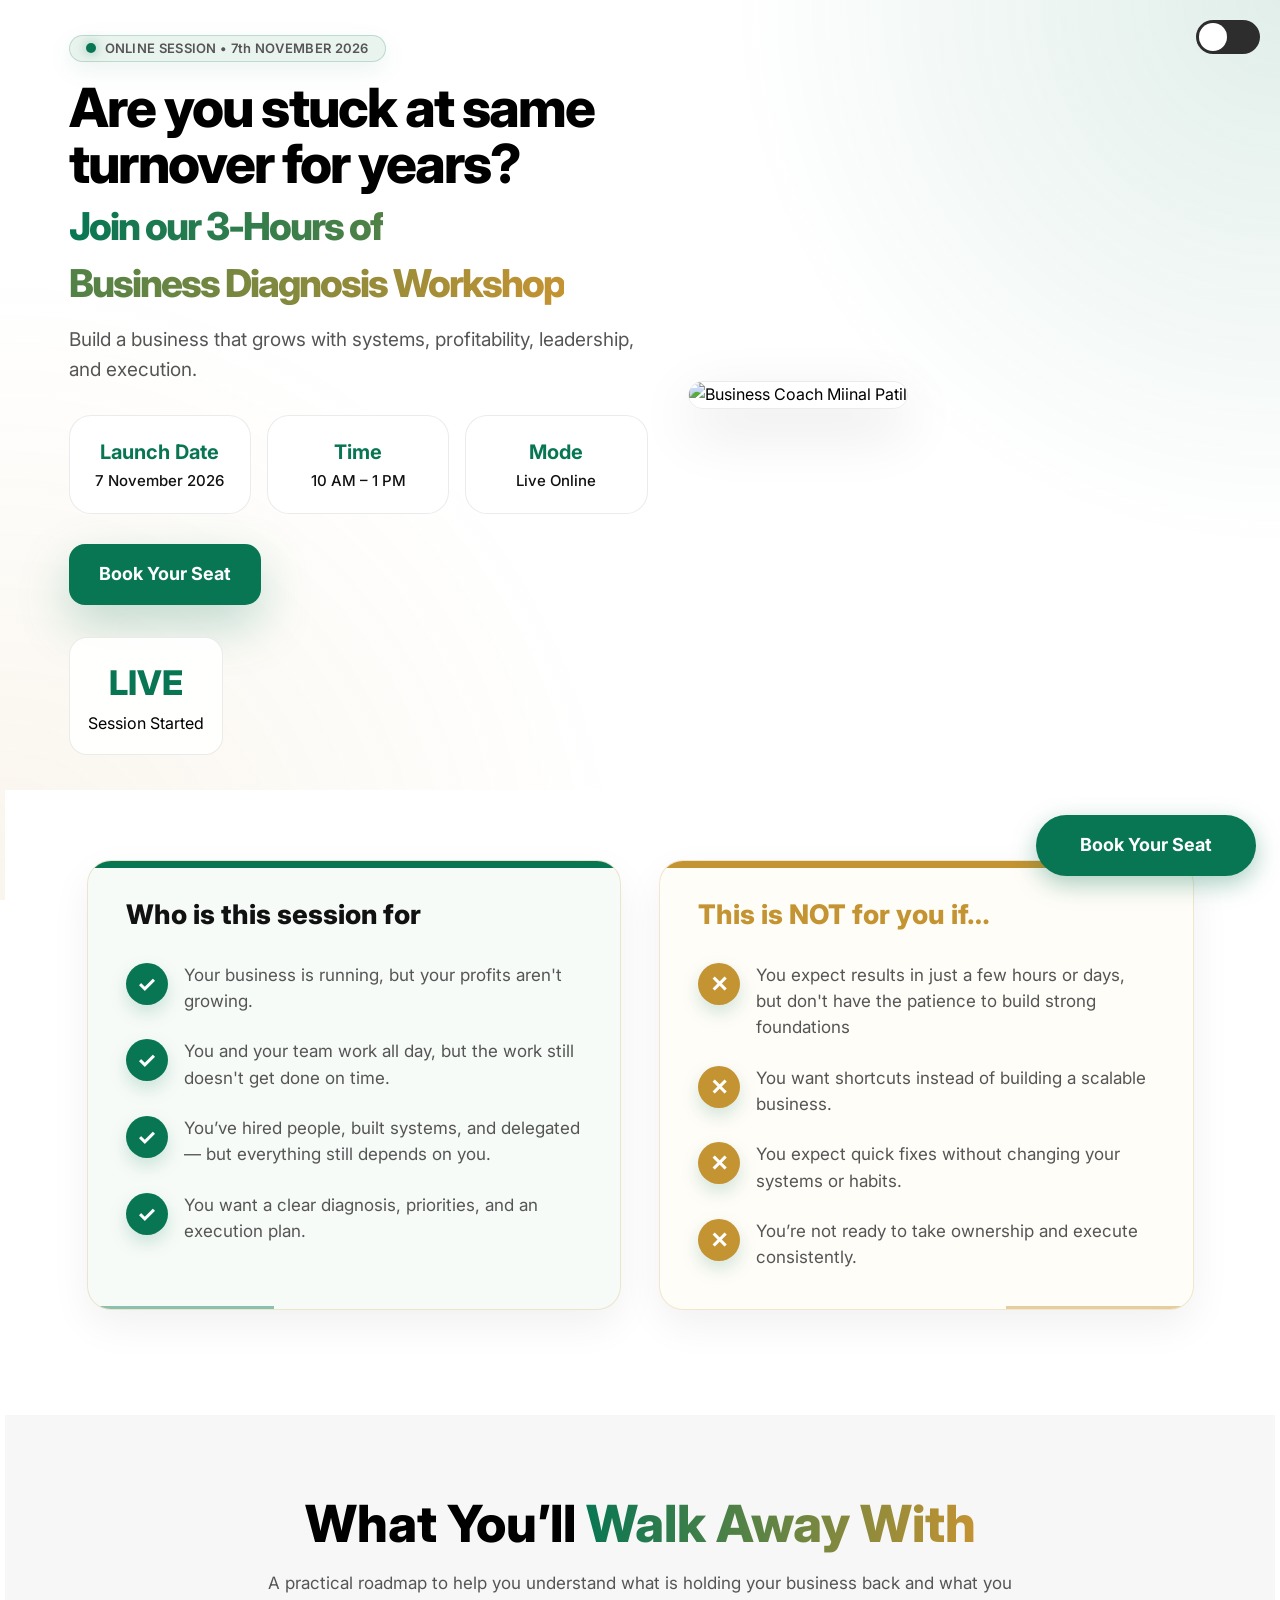
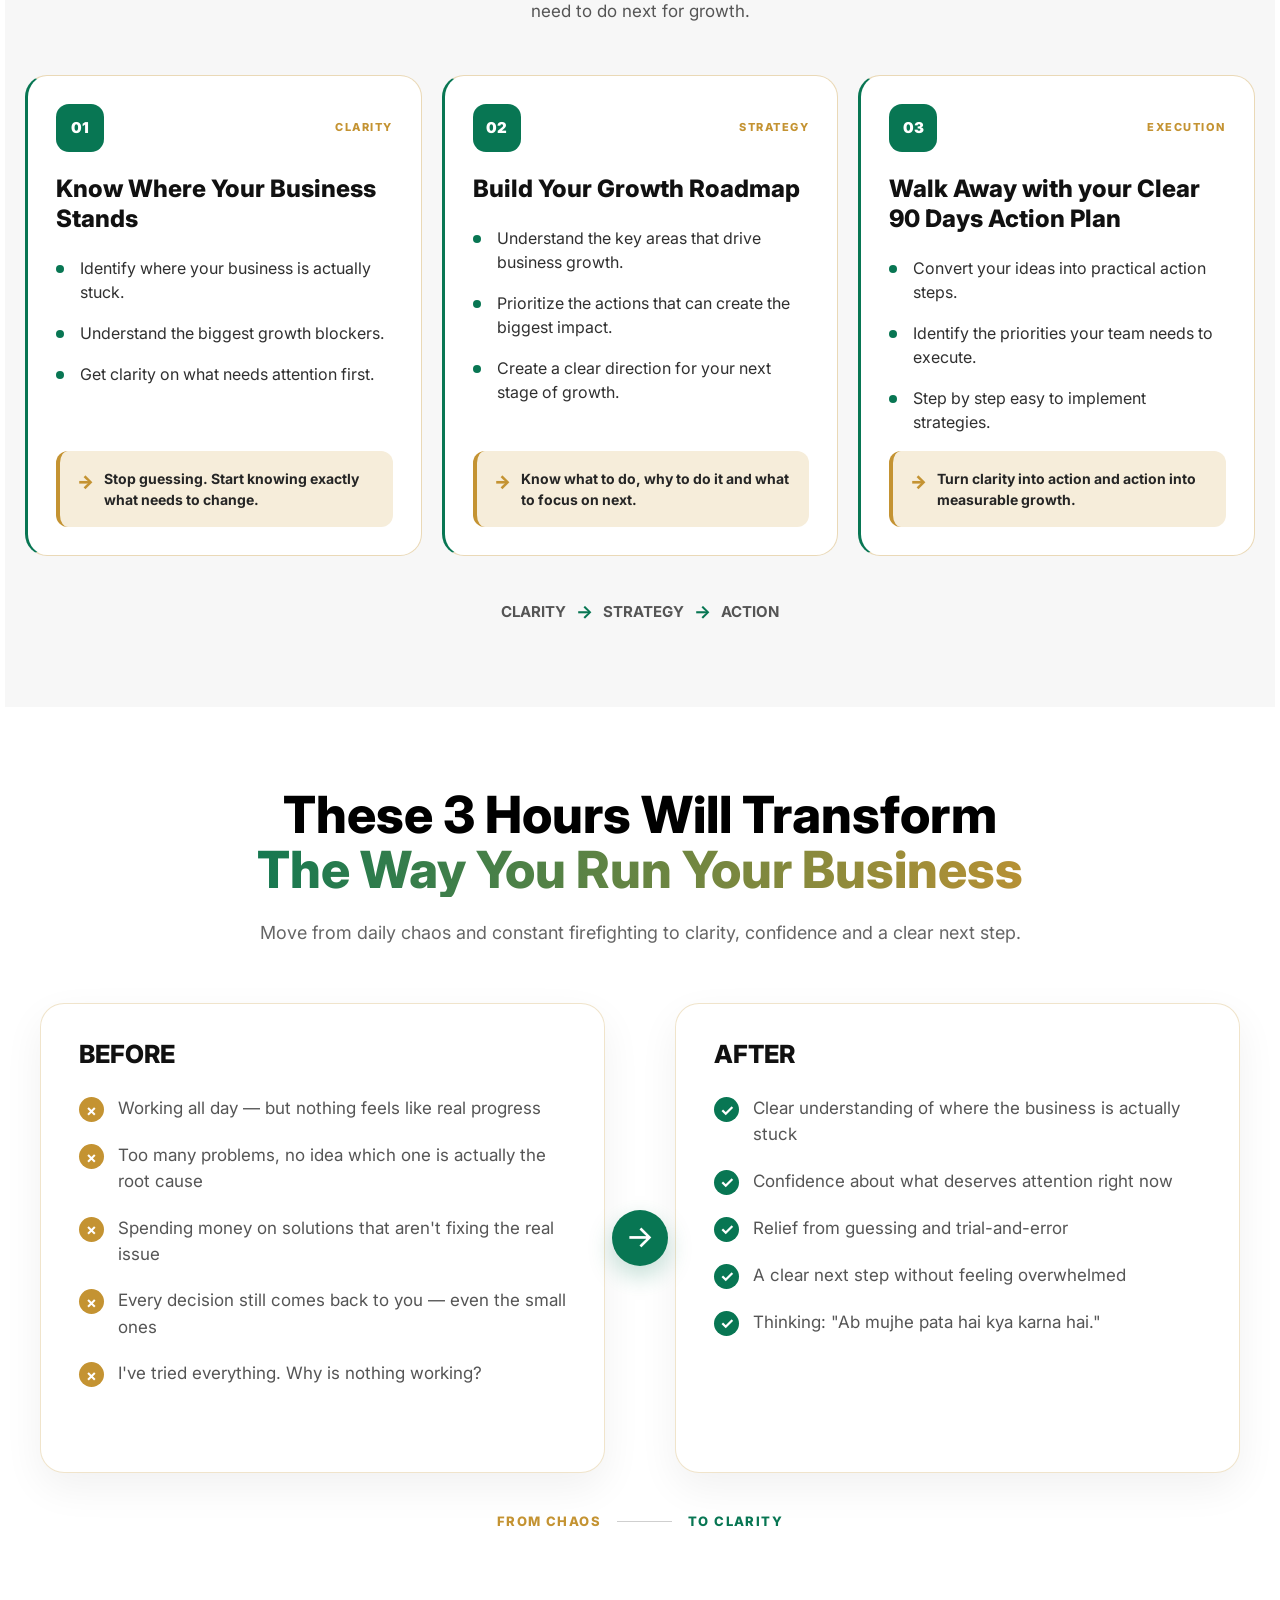
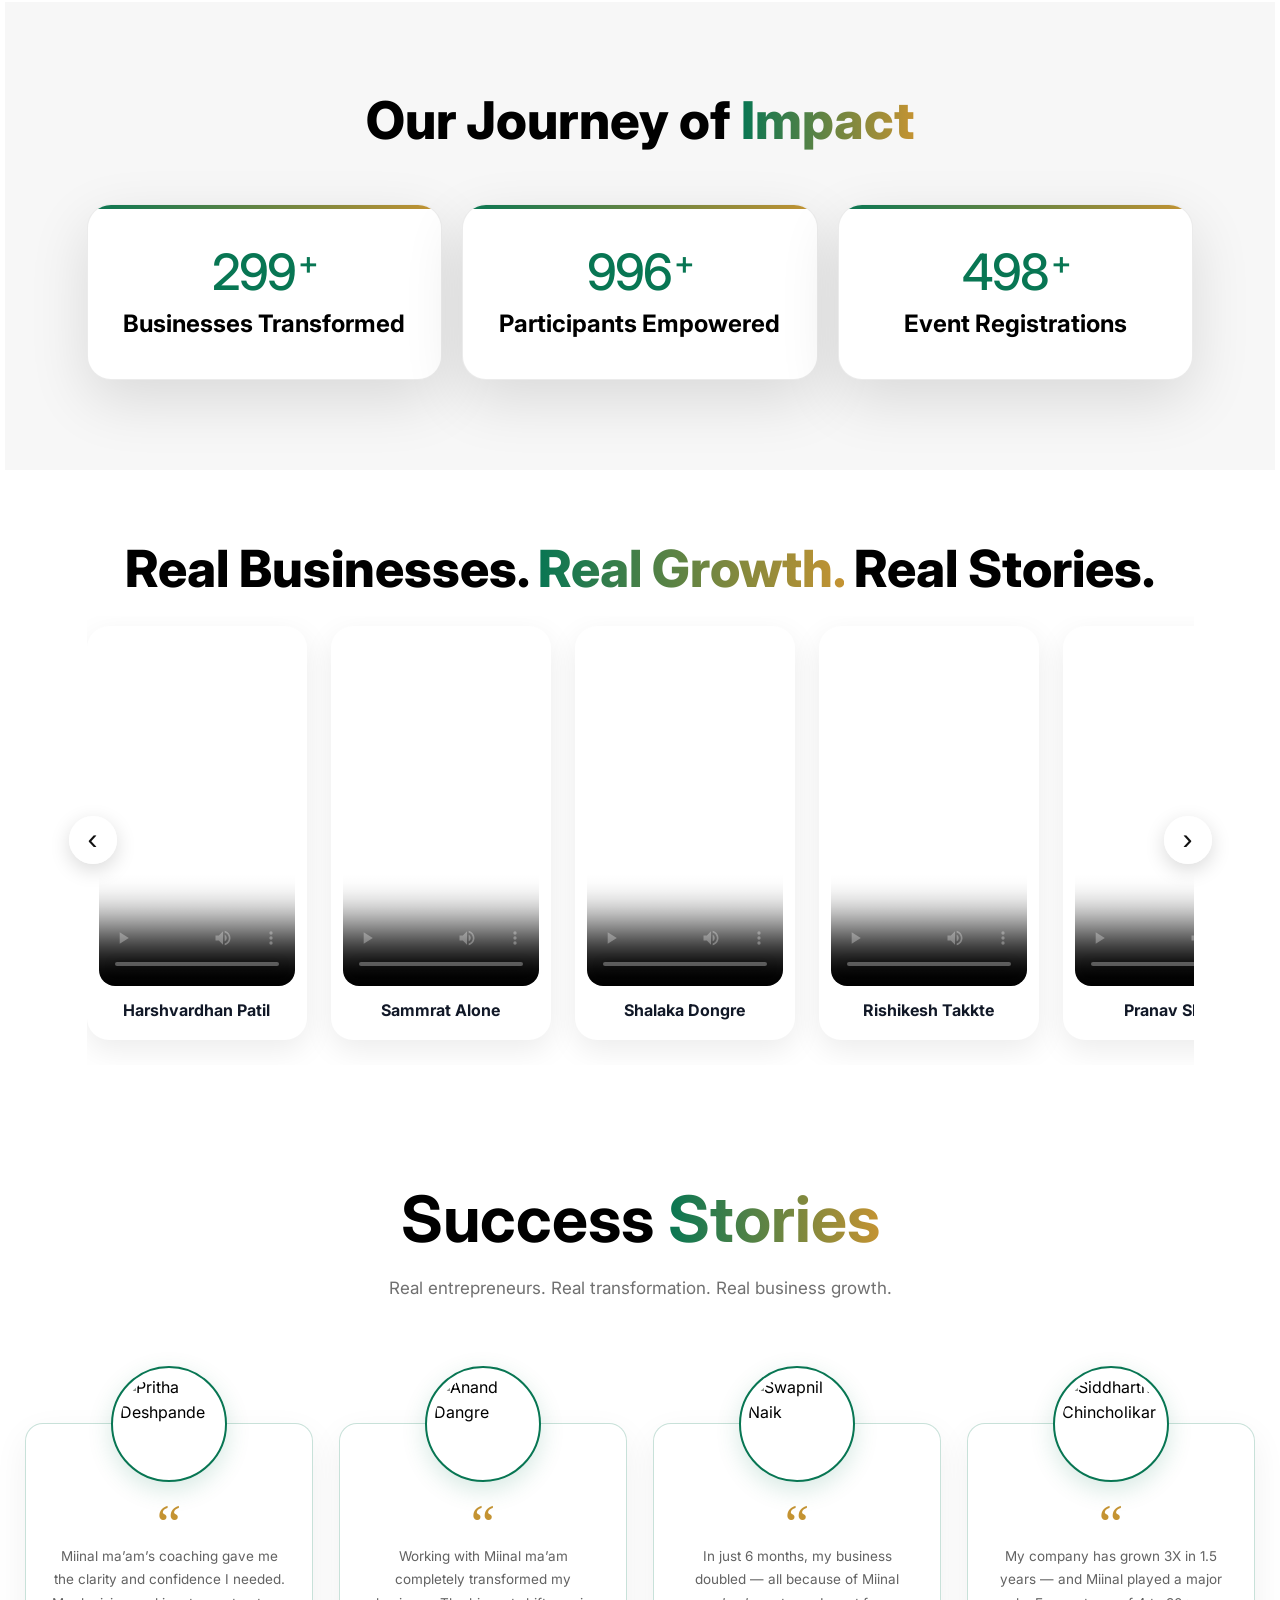
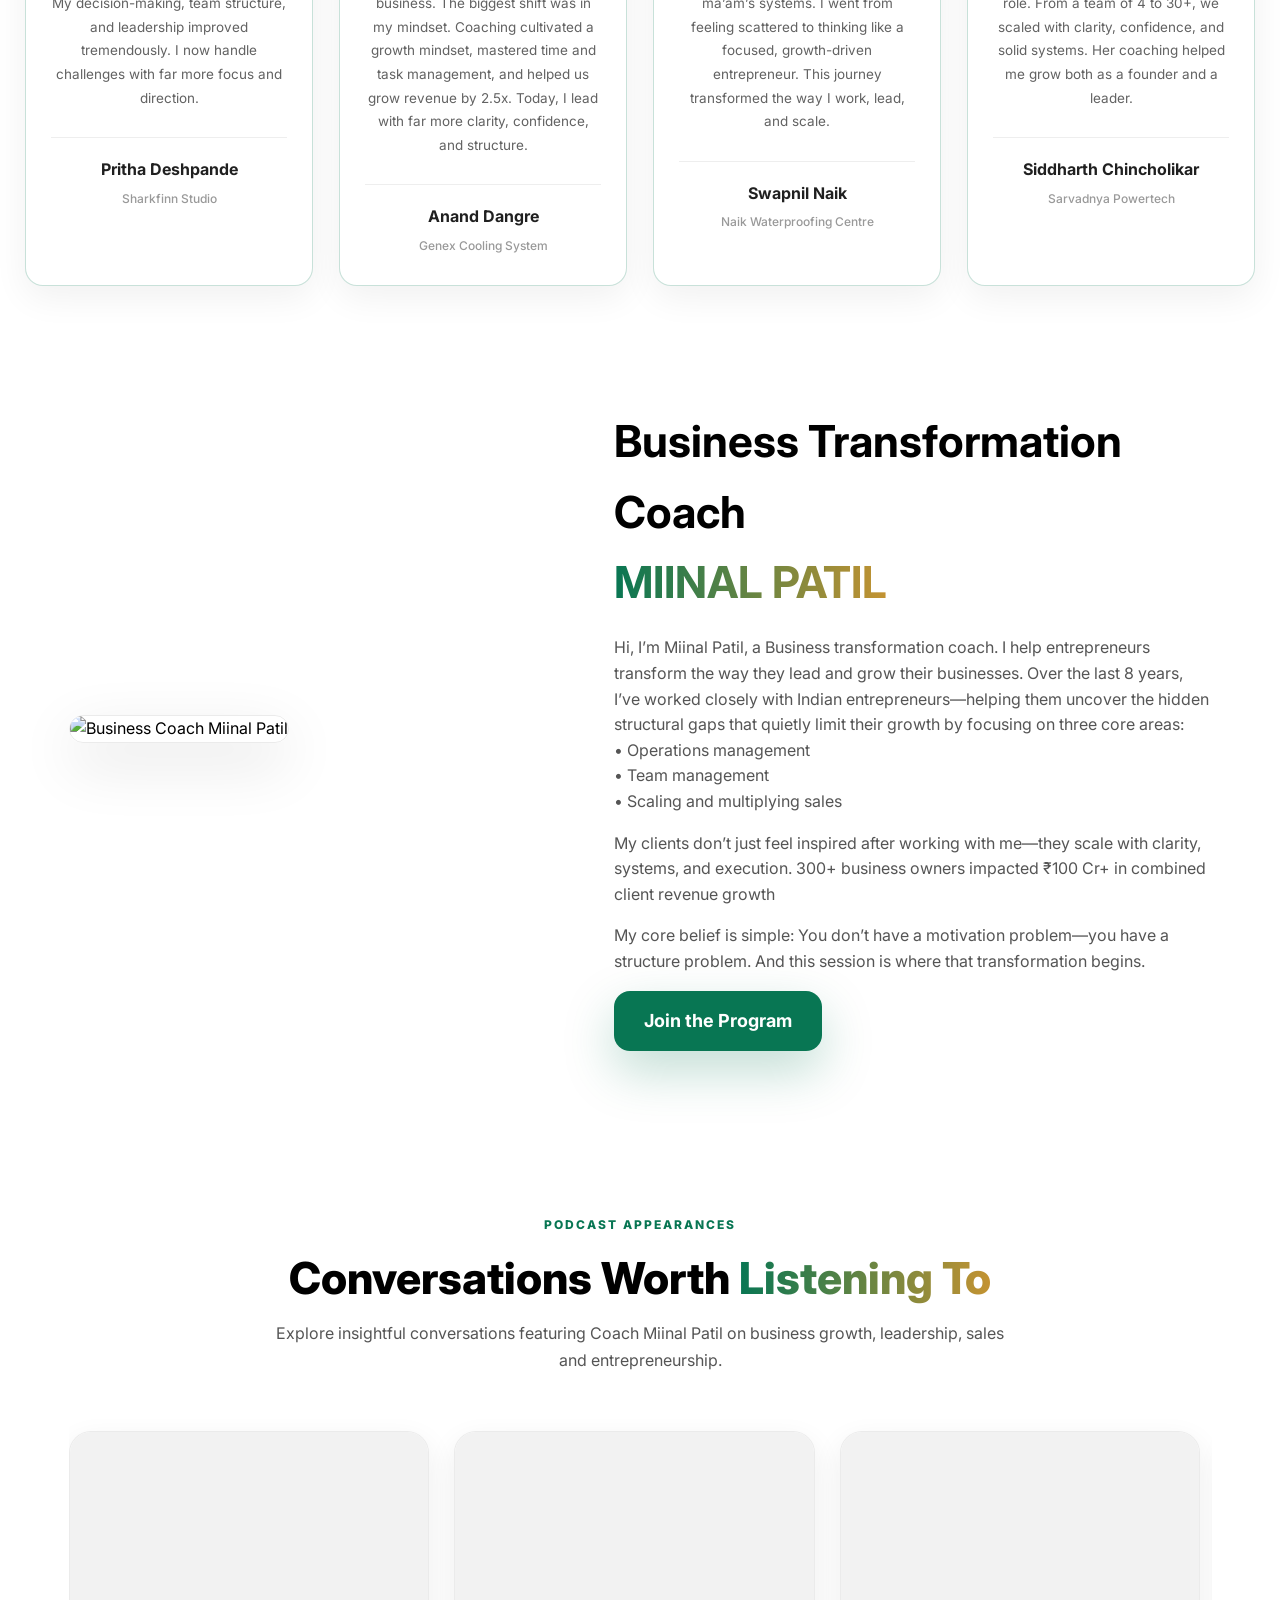
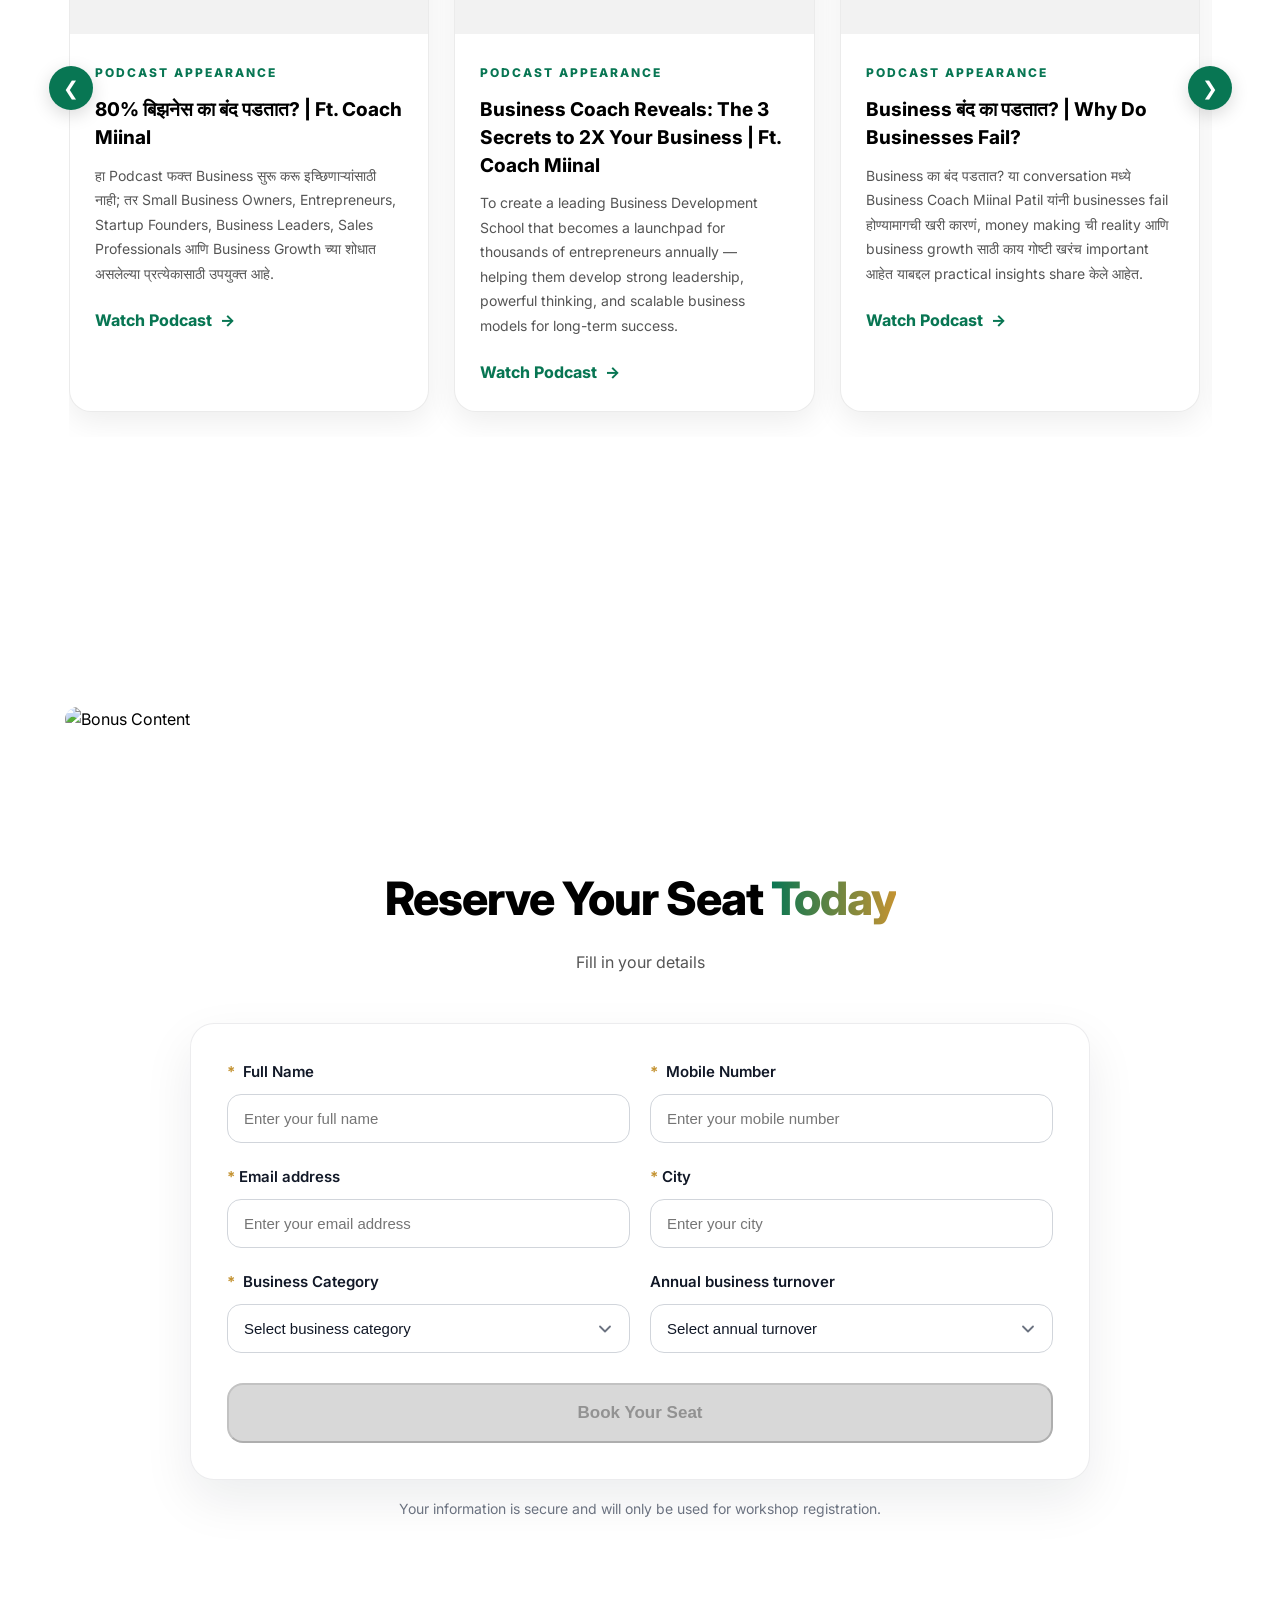
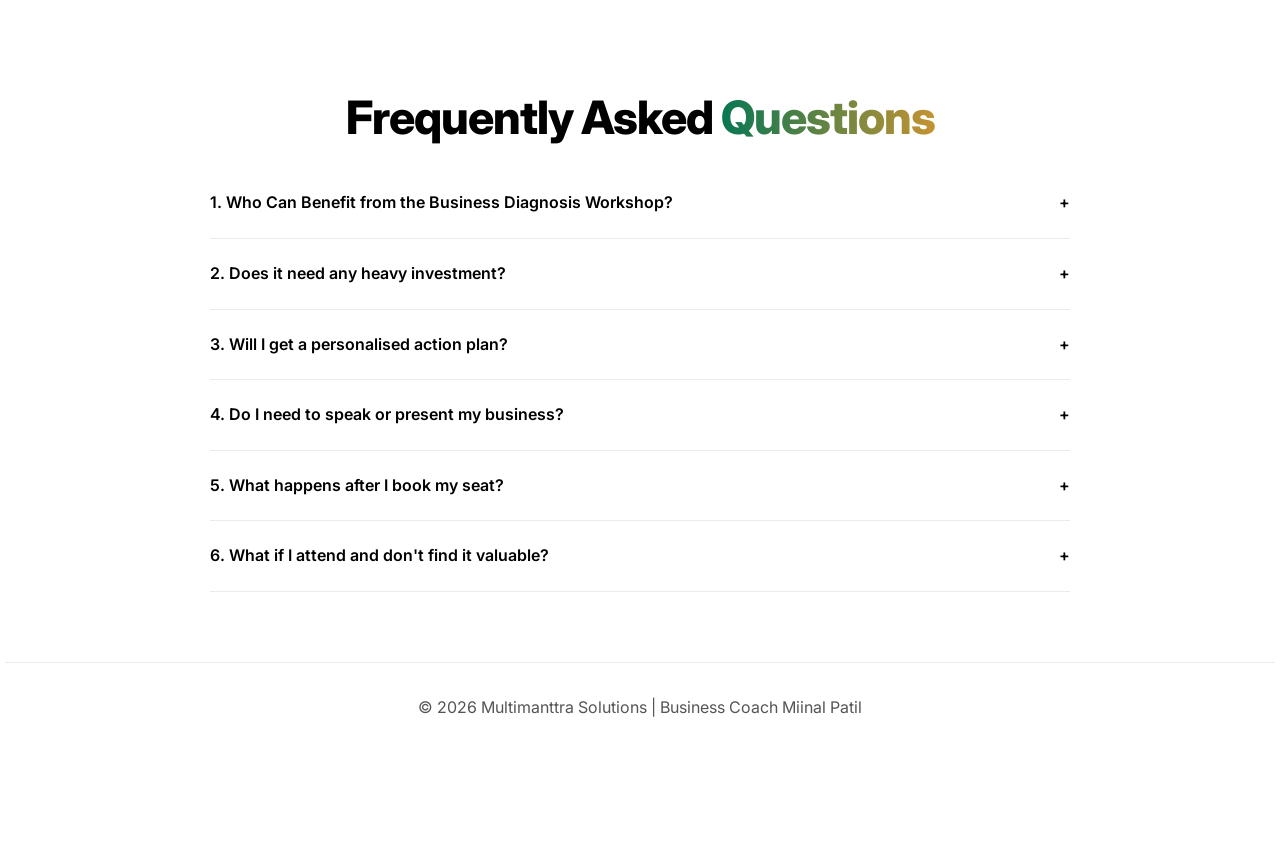
==== business-diagnosis.html @ a3cbf8c2 "Add files via upload" ====
<!DOCTYPE html>
<html lang="en">
<head>
  <meta charset="UTF-8" />

  <meta
    name="viewport"
    content="width=device-width, initial-scale=1.0"
  />

  <title>Business Diagnosis | Multimanttra Solutions</title>

  <!-- SEO Meta Tags -->
  <meta
    name="description"
    content="Join the Business Diagnosis Workshop with Business Transformation Coach Miinal Patil. Build stronger systems, improve profitability, strengthen leadership and create a clear roadmap for business growth."
  />

  <meta
    name="keywords"
    content="Business Diagnosis, business coaching, business coach India, business growth coaching, business transformation coach, business coaching program, SME business coaching, entrepreneur coaching, business growth strategy, leadership coaching, sales growth, business systems, business execution, Miinal Patil, Multimanttra Solutions"
  />

  <meta name="author" content="Multimanttra Solutions" />

  <!-- Favicon -->
  <link
    rel="icon"
    type="image/png"
    href="favicon.png"
  />

  <!-- Google Fonts -->
  <link rel="preconnect" href="https://fonts.googleapis.com" />
  <link rel="preconnect" href="https://fonts.gstatic.com" crossorigin />

  <link
    href="https://fonts.googleapis.com/css2?family=Inter:wght@300;400;500;600;700;800&display=swap"
    rel="stylesheet"
  />

  <!-- Font Awesome -->
  <link
    rel="stylesheet"
    href="https://cdnjs.cloudflare.com/ajax/libs/font-awesome/6.5.2/css/all.min.css"
  />

  <!-- Main CSS -->
  <link
    rel="stylesheet"
    href="style.css?v=20261103"
  />

  <!-- Meta Pixel Code -->
<script>
  !function(f,b,e,v,n,t,s)
  {if(f.fbq)return;n=f.fbq=function(){n.callMethod?
  n.callMethod.apply(n,arguments):n.queue.push(arguments)};
  if(!f._fbq)f._fbq=n;n.push=n;n.loaded=!0;n.version='2.0';
  n.queue=[];t=b.createElement(e);t.async=!0;
  t.src=v;s=b.getElementsByTagName(e)[0];
  s.parentNode.insertBefore(t,s)}(window, document,'script',
  'https://connect.facebook.net/en_US/fbevents.js');

  fbq('init', '1740938473853578');
  fbq('track', 'PageView');
</script>
  <!-- End Meta Pixel Code -->

  <!-- Main JavaScript -->
  <script
    src="script.js?v=20261103"
    defer
  ></script>

</head>
<body>

  <!-- Theme Toggle -->
  <div class="theme-toggle">
    <input type="checkbox" id="themeSwitch" />
    <label for="themeSwitch" class="switch">
      <span class="slider"></span>
    </label>
  </div>

  <!-- Hero Section -->
  <section class="hero">
    <div class="container hero-wrap">

      <div class="hero-content">

        <div class="badge-button">ONLINE SESSION • 7th NOVEMBER 2026</div>

        <h1>
          Are you stuck at same turnover for years?<br>
          <span class="gradientclass">Join our 3-Hours of <br> Business Diagnosis Workshop</span>
        </h1>

        <p class="sub">
          Build a business that grows with systems,
          profitability, leadership, and execution.
        </p>

        <div class="info">

          <div class="info-card">
            <h3>Launch Date</h3>
            <p>7 November 2026</p>
          </div>

          <div class="info-card">
            <h3>Time</h3>
            <p>10 AM – 1 PM</p>
          </div>

          <div class="info-card">
            <h3>Mode</h3>
            <p>Live Online</p>
          </div>

        </div>

        <a
          href="#register"
          target="_blank"
          class="btn"
        >
          Book Your Seat
        </a>

        <div class="countdown" id="countdown">

          <div class="time">
            <span id="days">00</span>
            Days
          </div>

          <div class="time">
            <span id="hours">00</span>
            Hours
          </div>

          <div class="time">
            <span id="minutes">00</span>
            Minutes
          </div>

          <div class="time">
            <span id="seconds">00</span>
            Seconds
          </div>

        </div>

      </div>

      <div class="hero-image">
        <img src="images/miinal-patil.png" alt="Business Coach Miinal Patil" />
      </div>

    </div>
  </section>

<!--
  <a href="https://wa.me/919657533373?text=Hi%20Coach%20Miinal,%20I%20want%20to%20know%20more%20about%20the%202X%20Growth%20Mastery%20Program."
   class="whatsapp-float"
   target="_blank"
   aria-label="Chat on WhatsApp">
  <svg xmlns="http://www.w3.org/2000/svg" width="32" height="32" viewBox="0 0 24 24" fill="white">
    <path d="M20.52 3.48A11.8 11.8 0 0 0 12.03 0C5.4 0 .03 5.37.03 12c0 2.12.55 4.18 1.6 6L0 24l6.19-1.62A11.95 11.95 0 0 0 12.03 24C18.66 24 24.03 18.63 24.03 12c0-3.2-1.25-6.2-3.5-8.52ZM12.03 21.8c-1.82 0-3.6-.49-5.15-1.42l-.37-.22-3.68.96.98-3.58-.24-.37A9.72 9.72 0 0 1 2.23 12c0-5.4 4.4-9.8 9.8-9.8s9.8 4.4 9.8 9.8-4.4 9.8-9.8 9.8Zm5.38-7.34c-.3-.15-1.77-.87-2.04-.97-.27-.1-.47-.15-.67.15-.2.3-.77.97-.94 1.17-.17.2-.35.22-.65.07-.3-.15-1.26-.46-2.4-1.47-.89-.79-1.49-1.77-1.67-2.07-.17-.3-.02-.46.13-.61.13-.13.3-.35.45-.52.15-.17.2-.3.3-.5.1-.2.05-.37-.02-.52-.07-.15-.67-1.62-.92-2.22-.24-.58-.49-.5-.67-.5h-.57c-.2 0-.52.07-.79.37-.27.3-1.04 1.02-1.04 2.5s1.07 2.9 1.22 3.1c.15.2 2.1 3.2 5.1 4.48.71.31 1.27.49 1.7.63.72.23 1.37.2 1.88.12.57-.09 1.77-.72 2.02-1.42.25-.69.25-1.29.17-1.42-.08-.13-.28-.2-.58-.35Z"/>
  </svg>
</a>
-->
  <section class="fit-section">
  <div class="container">

    <div class="cards">

      <div class="card green">
  
        <h3 style="color: green;">Who is this session for</h3>

        <div class="card-green-item">
          <div class="card-green-icon">✓</div>
          <p>Your business is running, but your profits aren't growing.</p>
        </div>

        <div class="card-green-item">
          <div class="card-green-icon">✓</div>
          <p>You and your team work all day, but the work still doesn't get done on time.</p>
        </div>

        <div class="card-green-item">
          <div class="card-green-icon">✓</div>
          <p>You’ve hired people, built systems, and delegated — but everything still depends on you.</p>
        </div>

        <div class="card-green-item">
          <div class="card-green-icon">✓</div>
          <p>You want a clear diagnosis, priorities, and an execution plan.</p>
        </div>
      </div>

      <div class="card red">
        <h3>This is NOT for you if…</h3>

        <div class="card-red-item">
          <div class="card-red-icon">✕</div>
          <p>You expect results in just a few hours or days, but don't have the patience to build strong foundations</p>
        </div>

        <div class="card-red-item">
          <div class="card-red-icon">✕</div>
          <p>You want shortcuts instead of building a scalable business.</p>
        </div>

        <div class="card-red-item">
          <div class="card-red-icon">✕</div>
          <p>You expect quick fixes without changing your systems or habits.</p>
        </div>

        <div class="card-red-item">
          <div class="card-red-icon">✕</div>
          <p>You’re not ready to take ownership and execute consistently.</p>
        </div>
      </div>

    </div>

   

  </div>
</section>

<!-- =========================================================
     WHAT YOU'LL WALK AWAY WITH
========================================================= -->

<section class="growth-takeaways-section">

  <div class="growth-container">

    <!-- HEADER -->
    <div class="growth-section-header">

      <h2>
        What You’ll 
        <span class="gradient">Walk Away With</span>
      </h2>

      <p>
        A practical roadmap to help you understand what is holding
        your business back and what you need to do next for growth.
      </p>

    </div>


    <!-- CARDS -->
    <div class="growth-cards">

      <!-- CARD 1 -->
      <div class="growth-card">

        <div class="growth-card-top">

          <div class="growth-number">
            01
          </div>

          <div class="growth-label">
            CLARITY
          </div>

        </div>

        <h3>
          Know Where Your Business Stands
        </h3>

        <ul>
          <li>
            Identify where your business is actually stuck.
          </li>

          <li>
            Understand the biggest growth blockers.
          </li>

          <li>
            Get clarity on what needs attention first.
          </li>
        </ul>

        <div class="growth-insight">

          <span>→</span>

          <p>
            Stop guessing. Start knowing exactly what needs to change.
          </p>

        </div>

      </div>


      <!-- CARD 2 -->
      <div class="growth-card">

        <div class="growth-card-top">

          <div class="growth-number">
            02
          </div>

          <div class="growth-label">
            STRATEGY
          </div>

        </div>

        <h3>
          Build Your Growth Roadmap
        </h3>

        <ul>
          <li>
            Understand the key areas that drive business growth.
          </li>

          <li>
            Prioritize the actions that can create the biggest impact.
          </li>

          <li>
            Create a clear direction for your next stage of growth.
          </li>
        </ul>

        <div class="growth-insight">

          <span>→</span>

          <p>
            Know what to do, why to do it and what to focus on next.
          </p>

        </div>

      </div>


      <!-- CARD 3 -->
      <div class="growth-card">

        <div class="growth-card-top">

          <div class="growth-number">
            03
          </div>

          <div class="growth-label">
            EXECUTION
          </div>

        </div>

        <h3>
          Walk Away with your Clear 90 Days Action Plan
        </h3>

        <ul>
          <li>
            Convert your ideas into practical action steps.
          </li>

          <li>
            Identify the priorities your team needs to execute.
          </li>

          <li>
            Step by step easy to implement strategies.
          </li>
        </ul>

        <div class="growth-insight">

          <span>→</span>

          <p>
            Turn clarity into action and action into measurable growth.
          </p>

        </div>

      </div>

    </div>


    <!-- BOTTOM MESSAGE -->
    <div class="growth-bottom-message">

      <span>
        CLARITY
      </span>

      <strong>→</strong>

      <span>
        STRATEGY
      </span>

      <strong>→</strong>

      <span>
        ACTION
      </span>

    </div>

  </div>

</section>
<!-- ==========================================
     BEFORE / AFTER TRANSFORMATION
========================================== -->

<section class="transformation-section">

    <div class="transformation-container">

        <!-- Section Header -->
        <div class="transformation-header">
            <h2>
                These 3 Hours Will Transform
                <span class="gradient">The Way You Run Your Business</span>
            </h2>

            <p>
                Move from daily chaos and constant firefighting
                to clarity, confidence and a clear next step.
            </p>

        </div>


        <!-- Before / After -->
        <div class="transformation-grid">

            <!-- BEFORE -->
            <div class="transformation-card before-card">

                <div class="transformation-card-header">


                    <h3>BEFORE</h3>

                </div>


                <div class="transformation-list">

                    <div class="transformation-item">
                        <span class="item-red-icon">×</span>
                        <p>
                            Working all day — but nothing feels
                            like real progress
                        </p>
                    </div>

                    <div class="transformation-item">
                        <span class="item-red-icon">×</span>
                        <p>
                            Too many problems, no idea which one
                            is actually the root cause
                        </p>
                    </div>

                    <div class="transformation-item">
                        <span class="item-red-icon">×</span>
                        <p>
                            Spending money on solutions that
                            aren't fixing the real issue
                        </p>
                    </div>

                    <div class="transformation-item">
                        <span class="item-red-icon">×</span>
                        <p>
                            Every decision still comes back to you —
                            even the small ones
                        </p>
                    </div>

                    <div class="transformation-item">
                        <span class="item-red-icon">×</span>
                        <p>
                             I've tried everything.
                                Why is nothing working?
                        </p>
                    </div>


                </div>

            </div>


            <!-- TRANSFORMATION ARROW -->

            <div class="transformation-arrow">
                <span>→</span>
            </div>


            <!-- AFTER -->
            <div class="transformation-card after-card">

                <div class="transformation-card-header">

            

                    <h3>AFTER</h3>

                </div>


                <div class="transformation-list">

                    <div class="transformation-item">
                        <span class="item-green-icon">✓</span>
                        <p>
                            Clear understanding of where the
                            business is actually stuck
                        </p>
                    </div>

                    <div class="transformation-item">
                        <span class="item-green-icon">✓</span>
                        <p>
                            Confidence about what deserves
                            attention right now
                        </p>
                    </div>

                    <div class="transformation-item">
                        <span class="item-green-icon">✓</span>
                        <p>
                            Relief from guessing and
                            trial-and-error
                        </p>
                    </div>

                    <div class="transformation-item">
                        <span class="item-green-icon">✓</span>
                        <p>
                           A clear next step without feeling overwhelmed
                        </p>
                    </div>
                    <div class="transformation-item">
                        <span class="item-green-icon">✓</span>
                        <p>
                           Thinking: "Ab mujhe pata hai kya karna hai."
                        </p>
                    </div>

                   

                </div>

            </div>

        </div>


        <!-- Bottom Message -->
        <div class="transformation-bottom">

            <span>FROM CHAOS</span>

            <div class="bottom-line"></div>

            <span>TO CLARITY</span>

        </div>

    </div>

</section>


<!-- Our Journey of Impact -->
<section class="impact-section" id="impact">
  <div class="impact-container">

    <div class="impact-header">
     

      <h2>
        Our Journey of <span class="gradient">Impact</span>
      </h2>

    </div>

    <div class="impact-grid">

      <!-- Card 1 -->
      <div class="impact-card">
        <div class="impact-number" data-target="300">0</div>
        <h2>Businesses Transformed</h2>
      </div>

      <!-- Card 2 -->
      <div class="impact-card">
        <div class="impact-number" data-target="1000">0</div>
        <h2>Participants Empowered</h2>    
      </div>

      <!-- Card 3 -->
      <div class="impact-card">
        <div class="impact-number" data-target="500">0</div>
        <h2>Event Registrations</h2>    
      </div>
    </div>

  </div>
</section>
  <!--
<section class="video-testimonials">-->
  <!-- Testimonial Videos Section -->
<!-- =========================================
     VIDEO TESTIMONIALS SECTION
     ========================================= -->

<section class="video-testimonials">

  <div class="container">

    <!-- Section Heading -->
    <div class="section-header">
      <h2>
        Real Businesses.
        <span class="gradient">Real Growth.</span>
        Real Stories.
      </h2>
    </div>


    <!-- Carousel Wrapper -->
    <div class="video-carousel-wrapper">

      <!-- Previous Arrow -->
      <button
        class="carousel-arrow carousel-prev"
        aria-label="Previous testimonial"
        type="button">
        <span>‹</span>
      </button>


      <!-- Video Carousel -->
      <div class="video-carousel" id="videoCarousel">


        <!-- =================================
             TESTIMONIAL 1
             ================================= -->
        <div class="video-card">

          <video
            controls
            playsinline
            preload="metadata"
            poster="images/thumb1.png">

            <source
              src="videos/Harshvarshan Patil.mp4"
              type="video/mp4">

            Your browser does not support the video tag.

          </video>

          <h4>Harshvardhan Patil</h4>

        </div>


        <!-- =================================
             TESTIMONIAL 2
             ================================= -->
        <div class="video-card">

          <video
            controls
            playsinline
            preload="metadata"
            poster="images/thumb2.png">

            <source
              src="videos/Sammrat.mp4"
              type="video/mp4">

            Your browser does not support the video tag.

          </video>

          <h4>Sammrat Alone</h4>

        </div>


        <!-- =================================
             TESTIMONIAL 3
             ================================= -->
        <div class="video-card">

          <video
            controls
            playsinline
            preload="metadata"
            poster="images/thumb3.png">

            <source
              src="videos/Shalaka Dongre.mp4"
              type="video/mp4">

            Your browser does not support the video tag.

          </video>

          <h4>Shalaka Dongre</h4>

        </div>


        <!-- =================================
             TESTIMONIAL 4
             ================================= -->
        <div class="video-card">

          <video
            controls
            playsinline
            preload="metadata"
            poster="images/thumb4.png">

            <source
              src="videos/Rishikesh.mp4"
              type="video/mp4">

            Your browser does not support the video tag.

          </video>

          <h4>Rishikesh Takkte</h4>

        </div>


        <!-- =================================
             TESTIMONIAL 5
             ================================= -->
        <div class="video-card">

          <video
            controls
            playsinline
            preload="metadata"
            poster="images/thumb5.png">

            <source
              src="videos/Pranav Shah.mp4"
              type="video/mp4">

            Your browser does not support the video tag.

          </video>

          <h4>Pranav Shah</h4>

        </div>


        <!-- =================================
             TESTIMONIAL 6
             ================================= -->
        <div class="video-card">

          <video
            controls
            playsinline
            preload="metadata"
            poster="images/thumb6.png">

            <source
              src="videos/Manojkumar Goel.mp4"
              type="video/mp4">

            Your browser does not support the video tag.

          </video>

          <h4>Manojkumar Goel</h4>

        </div>


        <!-- =================================
             TESTIMONIAL 7
             ================================= -->
        <div class="video-card">

          <video
            controls
            playsinline
            preload="metadata"
            poster="images/thumb7.png">

            <source
              src="videos/Akshay Bogale.mp4"
              type="video/mp4">

            Your browser does not support the video tag.

          </video>

          <h4>Akshay Bolge</h4>

        </div>


        <!-- =================================
             TESTIMONIAL 8
             ================================= -->
        <div class="video-card">

          <video
            controls
            playsinline
            preload="metadata"
            poster="images/thumb8.png">

            <source
              src="videos/G M Patil.mp4"
              type="video/mp4">

            Your browser does not support the video tag.

          </video>

          <h4>G. M. Patil</h4>

        </div>


        <!-- =================================
             TESTIMONIAL 9
             ================================= -->
        <div class="video-card">

          <video
            controls
            playsinline
            preload="metadata"
            poster="images/thumb9.png">

            <source
              src="videos/Girish Gudar.mp4"
              type="video/mp4">

            <source
              src="videos/Girish Gudar.mp4"
              type="video/mp4">

            Your browser does not support the video tag.

          </video>

          <h4>Girish Gudur</h4>

        </div>


        <!-- =================================
             TESTIMONIAL 10
             ================================= -->
        <div class="video-card">

          <video
            controls
            playsinline
            preload="metadata"
            poster="images/thumb10.png">

            <source
              src="videos/Pooja Dixit.mp4"
              type="video/mp4">

            Your browser does not support the video tag.

          </video>

          <h4>Pooja Dixit</h4>

        </div>


        <!-- =================================
             TESTIMONIAL 11
             ================================= -->
        <div class="video-card">

          <video
            controls
            playsinline
            preload="metadata"
            poster="images/thumb11.png">

            <source
              src="videos/Siddharth Talwalkar.mp4"
              type="video/mp4">

            Your browser does not support the video tag.

          </video>

          <h4>Siddharth Talwalkar</h4>

        </div>


        <!-- =================================
             TESTIMONIAL 12
             ================================= -->
        <div class="video-card">

          <video
            controls
            playsinline
            preload="metadata"
            poster="images/thumb12.png">

            <source
              src="videos/Nilesh Nagargoje.mp4"
              type="video/mp4">

            <source
              src="videos/Nilesh Nagargoje.mp4"
              type="video/mp4">

            Your browser does not support the video tag.

          </video>

          <h4>Nilesh Nagargoje</h4>

        </div>


        <!-- =================================
             TESTIMONIAL 13
             ================================= -->
        <div class="video-card">

          <video
            controls
            playsinline
            preload="metadata"
            poster="images/thumb13.png">

            <source
              src="videos/Nitin Dhotre.mp4"
              type="video/mp4">

            Your browser does not support the video tag.

          </video>

          <h4>Nitin Dhotre</h4>
        </div>
           <!-- =================================
             TESTIMONIAL 14
             ================================= -->
        <div class="video-card">

          <video
            controls
            playsinline
            preload="metadata"
            poster="images/thumb14.png">

            <source
              src="videos/Ashish Pardeshi.mp4"
              type="video/mp4">

            Your browser does not support the video tag.

          </video>

          <h4>Ashish Pardeshi</h4>

        </div>

           <!-- =================================
             TESTIMONIAL 15
             ================================= -->
        <div class="video-card">

          <video
            controls
            playsinline
            preload="metadata"
            poster="images/thumb15.png">

            <source
              src="videos/Sahyadri Shitole.mp4"
              type="video/mp4">

            Your browser does not support the video tag.

          </video>

          <h4>Sahyadri Shitole</h4>

        </div>


      </div>


      <!-- Next Arrow -->
      <button
        class="carousel-arrow carousel-next"
        aria-label="Next testimonial"
        type="button">
        <span>›</span>
      </button>

    </div>

  </div>

</section>
<!-- ================= SUCCESS STORIES ================= -->
<section class="success-stories" id="success-stories">
  <div class="success-stories-container">

    <!-- SECTION HEADER -->
    <div class="success-stories-header">
      <h2>
        Success <span class="gradient">Stories</span>
      </h2>

      <p>
        Real entrepreneurs. Real transformation. Real business growth.
      </p>
    </div>


    <!-- SUCCESS STORIES GRID -->
    <div class="success-stories-grid">


      <!-- ================= PRITHA ================= -->
      <div class="success-card">

        <div class="success-image">
          <img
            src="images/Pritha Deshpande.png"
            alt="Pritha Deshpande"
          >
        </div>

        <div class="success-card-content">

          <div class="success-quote">“</div>

          <p class="success-text">
            Miinal ma’am’s coaching gave me the clarity and confidence I needed.
            My decision-making, team structure, and leadership improved tremendously.
            I now handle challenges with far more focus and direction.
          </p>

          <div class="success-person">
            <h3>Pritha Deshpande</h3>
            <span>Sharkfinn Studio</span>
          </div>

        </div>
      </div>


      <!-- ================= ANAND ================= -->
      <div class="success-card">

        <div class="success-image">
          <img
            src="images/Anand Dangre.png"
            alt="Anand Dangre"
          >
        </div>

        <div class="success-card-content">

          <div class="success-quote">“</div>

          <p class="success-text">
            Working with Miinal ma’am completely transformed my business.
            The biggest shift was in my mindset. Coaching cultivated a growth
            mindset, mastered time and task management, and helped us grow
            revenue by 2.5x. Today, I lead with far more clarity, confidence,
            and structure.
          </p>

          <div class="success-person">
            <h3>Anand Dangre</h3>
            <span>Genex Cooling System</span>
          </div>

        </div>
      </div>


      <!-- ================= SWAPNIL ================= -->
      <div class="success-card">

        <div class="success-image">
          <img
            src="images/Swapnil Naik.png"
            alt="Swapnil Naik"
          >
        </div>

        <div class="success-card-content">

          <div class="success-quote">“</div>

          <p class="success-text">
            In just 6 months, my business doubled — all because of Miinal
            ma’am’s systems. I went from feeling scattered to thinking like
            a focused, growth-driven entrepreneur. This journey transformed
            the way I work, lead, and scale.
          </p>

          <div class="success-person">
            <h3>Swapnil Naik</h3>
            <span>Naik Waterproofing Centre</span>
          </div>

        </div>
      </div>


      <!-- ================= SIDDHARTH ================= -->
      <div class="success-card">

        <div class="success-image">
          <img
            src="images/Siddharth Chincholikar.png"
            alt="Siddharth Chincholikar"
          >
        </div>

        <div class="success-card-content">

          <div class="success-quote">“</div>

          <p class="success-text">
            My company has grown 3X in 1.5 years — and Miinal played a major
            role. From a team of 4 to 30+, we scaled with clarity, confidence,
            and solid systems. Her coaching helped me grow both as a founder
            and a leader.
          </p>

          <div class="success-person">
            <h3>Siddharth Chincholikar</h3>
            <span>Sarvadnya Powertech</span>
          </div>

        </div>
      </div>

    </div>

  </div>
</section>

  <!-- About Coach -->
  <section class="section about">

    <div class="container about-wrap">

      <div class="about-image">
        <img
          src="images/miinal-patil1.png"
          alt="Business Coach Miinal Patil"
        />
      </div>

      <div class="about-content">

        <h2>Business Transformation Coach<br>
        <span class="gradient"> MIINAL PATIL</span></h2>
        <p>
          Hi, I’m Miinal Patil, a Business transformation coach. I help entrepreneurs transform the way they lead and grow their businesses. 

        Over the last 8 years, I’ve worked closely with Indian entrepreneurs—helping them uncover the hidden structural gaps that quietly limit their growth by focusing on three core areas:<br>

 • Operations management<br>
 • Team management<br>
 • Scaling and multiplying sales</p>

<p>My clients don’t just feel inspired after working with me—they scale with clarity, systems, and execution.

300+ business owners impacted
₹100 Cr+ in combined client revenue growth
</p>
  <p>
My core belief is simple: You don’t have a motivation problem—you have a structure problem. 

And this session is where that transformation begins.
        </p>


        <a
          href="#register"
          target="_blank"
          class="btn"
        >
          Join the Program
        </a>

      </div>

    </div>

  </section>


  <!-- ==========================================
     PODCAST SECTION
========================================== -->

<section class="section podcast-section" id="podcasts">

  <div class="container">

    <div class="podcast-heading">
      <span class="eyebrow">PODCAST APPEARANCES</span>

      <h2>
        Conversations Worth
        <span class="gradient">Listening To</span>
      </h2>

      <p>
        Explore insightful conversations featuring Coach Miinal Patil
        on business growth, leadership, sales and entrepreneurship.
      </p>
    </div>

    <div class="podcast-slider-wrapper">

      <button
        class="podcast-arrow podcast-prev"
        type="button"
        aria-label="Previous podcasts">
        &#10094;
      </button>

      <div class="podcast-slider" id="podcastSlider">

        <!-- PODCAST 1 -->

        <article class="podcast-card">

          <div class="podcast-video">
            <iframe
              src="https://www.youtube.com/embed/czzOPNi4W-U"
              title="80% बिझनेस का बंद पडतात? | Ft. Coach Miinal"
              loading="lazy"
              allow="accelerometer; autoplay; clipboard-write; encrypted-media; gyroscope; picture-in-picture; web-share"
              referrerpolicy="strict-origin-when-cross-origin"
              allowfullscreen>
            </iframe>
          </div>

          <div class="podcast-content">

            <span class="podcast-label">PODCAST APPEARANCE</span>

            <h3>
              80% बिझनेस का बंद पडतात? |
              Ft. Coach Miinal
            </h3>

            <p>
              हा Podcast फक्त Business सुरू करू इच्छिणाऱ्यांसाठी नाही;
              तर Small Business Owners, Entrepreneurs, Startup Founders,
              Business Leaders, Sales Professionals आणि Business Growth
              च्या शोधात असलेल्या प्रत्येकासाठी उपयुक्त आहे.
            </p>

            <a
              href="https://www.youtube.com/watch?v=czzOPNi4W-U"
              class="podcast-link"
              target="_blank"
              rel="noopener noreferrer">
              Watch Podcast <span>→</span>
            </a>

          </div>

        </article>


        <!-- PODCAST 2 -->

        <article class="podcast-card">

          <div class="podcast-video">
            <iframe
              src="https://www.youtube.com/embed/xQnKbSfpda0"
              title="Business Coach Reveals: The 3 Secrets to 2X Your Business"
              loading="lazy"
              allow="accelerometer; autoplay; clipboard-write; encrypted-media; gyroscope; picture-in-picture; web-share"
              referrerpolicy="strict-origin-when-cross-origin"
              allowfullscreen>
            </iframe>
          </div>

          <div class="podcast-content">

            <span class="podcast-label">PODCAST APPEARANCE</span>

            <h3>
              Business Coach Reveals: The 3 Secrets
              to 2X Your Business | Ft. Coach Miinal
            </h3>

            <p>
              To create a leading Business Development School that
              becomes a launchpad for thousands of entrepreneurs annually —
              helping them develop strong leadership, powerful thinking,
              and scalable business models for long-term success.
            </p>

            <a
              href="https://youtu.be/xQnKbSfpda0"
              class="podcast-link"
              target="_blank"
              rel="noopener noreferrer">
              Watch Podcast <span>→</span>
            </a>

          </div>

        </article>


        <!-- PODCAST 3 -->

        <article class="podcast-card">

          <div class="podcast-video">
            <iframe
              src="https://www.youtube.com/embed/T0FgZJIEnH8?start=2724"
              title="Business बंद का पडतात? | Why do businesses fail?"
              loading="lazy"
              allow="accelerometer; autoplay; clipboard-write; encrypted-media; gyroscope; picture-in-picture; web-share"
              referrerpolicy="strict-origin-when-cross-origin"
              allowfullscreen>
            </iframe>
          </div>

          <div class="podcast-content">

            <span class="podcast-label">PODCAST APPEARANCE</span>

            <h3>
              Business बंद का पडतात? |
              Why Do Businesses Fail?
            </h3>

            <p>
              Business का बंद पडतात? या conversation मध्ये Business Coach
              Miinal Patil यांनी businesses fail होण्यामागची खरी कारणं,
              money making ची reality आणि business growth साठी काय गोष्टी
              खरंच important आहेत याबद्दल practical insights share केले आहेत.
            </p>

            <a
              href="https://www.youtube.com/watch?v=T0FgZJIEnH8&t=2724s"
              class="podcast-link"
              target="_blank"
              rel="noopener noreferrer">
              Watch Podcast <span>→</span>
            </a>

          </div>

        </article>


        <!-- PODCAST 4 -->

        <article class="podcast-card">

          <div class="podcast-video">
            <iframe
              src="https://www.youtube.com/embed/p3SfHZmQMdo?start=1053"
              title="Profit नहीं हो रहा? Business Coach ने बताए असली कारण और Solution!"
              loading="lazy"
              allow="accelerometer; autoplay; clipboard-write; encrypted-media; gyroscope; picture-in-picture; web-share"
              referrerpolicy="strict-origin-when-cross-origin"
              allowfullscreen>
            </iframe>
          </div>

          <div class="podcast-content">

            <span class="podcast-label">PODCAST APPEARANCE</span>

            <h3>
              Profit नहीं हो रहा? Business Coach ने बताए
              असली कारण और Solution!
            </h3>

            <p>
              क्या आप अपना Business Grow करना चाहते हैं, Sales बढ़ाना
              चाहते हैं और एक Profitable Business बनाना चाहते हैं?
              इस podcast में Business Growth, Sales, Marketing,
              Leadership, Team Management, Profit और Entrepreneurial
              Mindset से जुड़े important सवालों पर चर्चा की गई है।
            </p>

            <a
              href="https://www.youtube.com/watch?v=p3SfHZmQMdo&t=1053s"
              class="podcast-link"
              target="_blank"
              rel="noopener noreferrer">
              Watch Podcast <span>→</span>
            </a>

          </div>

        </article>

      </div>

      <button
        class="podcast-arrow podcast-next"
        type="button"
        aria-label="Next podcasts">
        &#10095;
      </button>

    </div>

  </div>

</section>


<!-- ==========================================
     ABOUT COACH MIINAL SECTION
========================================== -->

<section class="section about" id="about-coach">

  <div class="container about-wrap">



</section>

  <!-- Testimonials -->
  <section class="image-only-section">
  <div class="image-only-container">
    <img src="images/bonus.webp" alt="Bonus Content">
  </div>
</section>

  <!-- Registration -->
  <section class="register" id="register">
  <div class="container">

    <div class="form-header">
      <h2 class="title">Reserve Your Seat <span class="gradient">Today</span></h2>
      <p class="desc">
        Fill in your details
      </p>
    </div>

    <div class="form-card">

      <form id="registrationForm" class="registration-form">

        <div class="form-row">
          <div class="form-group">
            <label for="name"><span class="required">*</span> Full Name</label>
            <input id="name" type="text" name="name" placeholder="Enter your full name" required />
          </div>

          <div class="form-group">
           <label for="phone"><span class="required">*</span> Mobile Number</label>
            <input id="phone" type="tel" name="phone" placeholder="Enter your mobile number" required />
          </div>
        </div>

        <div class="form-row">
          <div class="form-group">
            <label for="email"><span class="required">*</span>Email address</label>
            <input id="email" type="email" name="email" placeholder="Enter your email address" required />
          </div>

          <div class="form-group">
            <label for="city"><span class="required">*</span>City</label>
            <input id="city" type="text" name="city" placeholder="Enter your city" required />
          </div>
        </div>
  

        <div class="form-row">
          <div class="form-group">
           <label for="business_category"><span class="required">*</span> Business Category</label>
            <select id="business_category" name="business_category" required>
              <option value="">Select business category</option>
              <option>Construction</option>
              <option>Real Estate</option>
              <option>Manufacturing</option>
              <option>Retail</option>      
              <option>Service Business</option>
              <option>Coaching / Consulting</option>
              <option>Education</option>
              <option>Healthcare</option>
              <option>Digital / IT</option>
              <option>Other</option>
            </select>
          </div>

          <div class="form-group">
            <label for="turnover">Annual business turnover</label>
            <select id="turnover" name="turnover">
              <option value="">Select annual turnover</option>
              <option>Below ₹25 Lakhs</option>
              <option>₹25 Lakhs – ₹50 Lakhs</option>
              <option>₹50 Lakhs – ₹1 Crore</option>
              <option>₹1 Crore – ₹2 Crore</option>
              <option>₹2 Crore – ₹5 Crore</option>
              <option>₹5 Crore – ₹10 Crore</option>
              <option>Above ₹10 Crore</option>
            </select>
          </div>
        </div>

       

        <button type="submit" class="btn form-btn" id="submitBtn" disabled>
        Book Your Seat
        </button>

      </form>
    </div>

    <p class="small-note">
      Your information is secure and will only be used for workshop registration.
    </p>

  </div>
</section>

  <!-- FAQ -->
  <section class="section">

    <div class="container faq">

      <h2 class="title">Frequently Asked <span class="gradient">Questions</span></h2>

      <div class="faq-item">

        <div class="faq-question">
          1. Who Can Benefit from the Business Diagnosis Workshop?
          <span>+</span>
        </div>

        <div class="faq-answer">
          Indian SME founders with annual revenue between ₹50 lakhs and ₹25 crore, who have a team of at least 2 people (or the capacity to hire), but whose business is still heavily owner-dependent and growing at less than 50% annually.
        </div>

      </div>

      <div class="faq-item">

        <div class="faq-question">
          2. Does it need any heavy investment?
          <span>+</span>
        </div>

        <div class="faq-answer">
          Absolutely not. With little investment, you can start with this.
        </div>

      </div>

      <div class="faq-item">

        <div class="faq-question">
          3. Will I get a personalised action plan?
          <span>+</span>
        </div>

        <div class="faq-answer">
          You will leave with clarity on three things: what your real problem is, what deserves your attention right now, and what you should stop doing immediately. This is a diagnosis — not a training program. The clarity you get is specific to your business, not generic advice.
        </div>

      </div>

      <div class="faq-item">

        <div class="faq-question">
          4. Do I need to speak or present my business?
          <span>+</span>
        </div>

        <div class="faq-answer">
          No. You can participate entirely by listening and reflecting. There is no pressure to share sensitive details or speak publicly during the session, but you can share your problem if you are comfortable.
        </div>

      </div>

      <div class="faq-item">

        <div class="faq-question">
         5. What happens after I book my seat?
          <span>+</span>
        </div>

        <div class="faq-answer">
          You will immediately receive a confirmation on Email and WhatsApp with your Zoom link. You'll also be added to a private WhatsApp group where we'll send your Workbook and the SOP Builder Tool before the session begins.
        </div>

      </div>

      <div class="faq-item">

        <div class="faq-question">
        6. What if I attend and don't find it valuable?
          <span>+</span>
        </div>

        <div class="faq-answer">
        If you show up, participate, and genuinely don't walk away with clarity — we will refund your ₹99. No questions asked. We're that confident in what this session delivers.
        </div>

      </div>


    </div>

  </section>

  <footer>
    © Multimanttra Solutions | Business Coach Miinal Patil
  </footer>

  <!-- Sticky CTA -->
  <a
    href="#register"
    target="_blank"
    class="btn sticky-btn"
  >
    Book Your Seat
  </a>
  <!-- Thank You Dialog -->
<div id="thankYouDialog" class="thank-you-overlay">

  <div class="thank-you-dialog">

    <button type="button" class="dialog-close" id="closeThankYouDialog">
      &times;
    </button>

    <div class="dialog-icon">
      ✓
    </div>

    <h2>Thank You!</h2>

    <p class="dialog-main-text">
      Thank you for showing interest in <strong>Business Diagnosis</strong>.
    </p>

    <p class="dialog-sub-text">
      Your details have been successfully stored in our system.
      Our team will connect with you shortly.
    </p>

    <button type="button" class="dialog-ok-btn" id="thankYouOkBtn">
      Okay
    </button>

  </div>

</div>
  

</body>
</html>
---- style.css ----
/* =========================================================
   GLOBAL / ROOT
========================================================= */

:root {
  --bg: #f7f7f7;
  --surface: rgba(255, 255, 255, 0.9);
  --surface-solid: #ffffff;
  --border: rgba(0, 0, 0, 0.08);

  --text: #111111;
  --muted: #555555;

  --accent: #087653;
  --accent-2: #c49332;

  --heading-color: #000000;
  --text-color: #000000;
  --bg-color: #ffffff;

  --success: #087653;
  --gold-light: #f6edda;
  --green-light: #eaf4ef;
  --shadow: 0 20px 60px rgba(0, 0, 0, 0.12);
}

* {
  margin: 0;
  padding: 0;
  box-sizing: border-box;
}

html {
  scroll-behavior: smooth;
}

body {
  font-family: "Inter", sans-serif;
  background: var(--bg-color);
  color: var(--text-color);
  line-height: 1.6;
  transition: background 0.35s ease, color 0.35s ease;
  margin: 0 5px;
  padding-bottom: 20px;
}

body::before {
  content: "";
  position: fixed;
  inset: 0;
  background:
    radial-gradient(circle at top right, rgba(8, 118, 83, 0.12), transparent 35%),
    radial-gradient(circle at bottom left, rgba(196, 147, 50, 0.09), transparent 40%);
  pointer-events: none;
  z-index: -1;
}

.container {
  width: 90%;
  max-width: 1200px;
  margin: 0 auto;
}

/* =========================================================
   DARK MODE
========================================================= */

body.dark-mode {
  --bg: #050505;
  --surface: rgba(255, 255, 255, 0.05);
  --surface-solid: #111111;
  --border: rgba(255, 255, 255, 0.08);

  --text: #ffffff;
  --muted: #cfcfcf;

  --accent: #15966d;
  --accent-2: #d6aa55;

  --text-color: #ffffff;
  --heading-color: #ffffff;
  --bg-color: #121212;

  --shadow: 0 20px 60px rgba(0, 0, 0, 0.35);
}

/* =========================================================
   THEME TOGGLE
========================================================= */

.theme-toggle {
  position: fixed;
  top: 20px;
  right: 20px;
  z-index: 1000;
}

.theme-toggle input {
  display: none;
}

.switch {
  width: 64px;
  height: 34px;
  background: #2d2d2d;
  border-radius: 999px;
  display: block;
  position: relative;
  cursor: pointer;
  transition: 0.3s;
}

.slider {
  position: absolute;
  top: 3px;
  left: 3px;
  width: 28px;
  height: 28px;
  background: #fff;
  border-radius: 50%;
  transition: 0.3s;
}

#themeSwitch:checked + .switch {
  background: var(--accent);
}

#themeSwitch:checked + .switch .slider {
  transform: translateX(30px);
}

/* =========================================================
   HERO
========================================================= */

.hero {
  min-height: 85vh;
  display: flex;
  align-items: center;
  padding: 35px 0;
}

.hero-wrap {
  display: grid;
  grid-template-columns: 1.05fr 0.95fr;
  gap: 40px;
  align-items: center;
}

.badge-button {
  display: inline-flex;
  align-items: center;
  gap: 9px;
  padding: 2px 16px;
  border-radius: 50px;
  background: #eaf4ef;
  border: 1px solid rgba(8, 118, 83, 0.2);
  color: #555;
  font-size: 13px;
  font-weight: 600;
  letter-spacing: 0.3px;
  box-shadow: 0 8px 25px rgba(8, 118, 83, 0.08);
  margin-bottom: 18px;
}

.badge-button::before {
  content: "";
  width: 10px;
  height: 10px;
  border-radius: 50%;
  background: #087653;
  box-shadow: 0 0 12px rgba(8, 118, 83, 0.5);
}

.hero h1 {
  font-size: 54px;
  line-height: 1.05;
  font-weight: 800;
  letter-spacing: -2px;
  margin-bottom: 18px;
}

.gradientclass {
  font-size: clamp(25px, 3vw, 40px);
  background: linear-gradient(90deg, var(--accent), var(--accent-2));
  -webkit-background-clip: text;
  -webkit-text-fill-color: transparent;
}

.gradient {
  background: linear-gradient(90deg, var(--accent), var(--accent-2));
  -webkit-background-clip: text;
  -webkit-text-fill-color: transparent;
}

.sub {
  font-size: 19px;
  color: var(--muted);
  margin-bottom: 30px;
  max-width: 620px;
}

.hero-image img {
  width: 100%;
  border-radius: 28px;
  border: 1px solid var(--border);
  box-shadow: var(--shadow);
}

/* =========================================================
   BUTTONS
========================================================= */

.btn {
  display: inline-flex;
  align-items: center;
  justify-content: center;
  padding: 16px 30px;
  border-radius: 16px;
  background: var(--accent);
  color: #fff;
  text-decoration: none;
  font-weight: 700;
  font-size: 18px;
  transition: 0.25s;
  box-shadow: 0 20px 50px rgba(8, 118, 83, 0.25);
}

.btn:hover {
  transform: translateY(-2px);
  background: #064c3c;
}

/* =========================================================
   INFO CARDS
========================================================= */

.info {
  display: grid;
  grid-template-columns: repeat(3, 1fr);
  gap: 16px;
  margin: 30px 0;
}

.info-card {
  background: var(--surface);
  border: 1px solid var(--border);
  backdrop-filter: blur(16px);
  border-radius: 22px;
  padding: 20px;
  text-align: center;
}

.info-card h3 {
  color: var(--accent);
  font-size: 20px;
  margin-bottom: 1px;
}

.info-card p {
  font-family: "Inter", sans-serif;
  font-size: 15px;
  font-weight: 500;
  color: var(--text);
}

/* =========================================================
   COUNTDOWN
========================================================= */

.countdown {
  display: flex;
  gap: 14px;
  flex-wrap: wrap;
  margin-top: 32px;
}

.time {
  min-width: 92px;
  text-align: center;
  padding: 18px;
  border-radius: 18px;
  background: var(--surface);
  border: 1px solid var(--border);
}

.time span {
  display: block;
  font-size: 34px;
  font-weight: 800;
  color: var(--accent);
}

/* =========================================================
   GENERAL SECTIONS
========================================================= */

.section {
  padding: 70px 0;
}

.title {
  font-size: 46px;
  text-align: center;
  margin-bottom: 14px;
  font-weight: 800;
  letter-spacing: -1px;
}

.desc {
  text-align: center;
  color: var(--muted);
  max-width: 720px;
  margin: 0 auto 48px;
}

/* =========================================================
   GENERAL CARDS
========================================================= */

.card {
  background: var(--surface);
  border: 1px solid var(--border);
  backdrop-filter: blur(16px);
  border-radius: 24px;
  padding: 30px;
  transition: 0.25s;
}

.card:hover {
  transform: translateY(-6px);
  border-color: rgba(196, 147, 50, 0.4);
}

.card h3 {
  color: var(--accent);
  margin-bottom: 12px;
  font-size: 22px;
}

.card p {
  color: var(--muted);
}

/* =========================================================
   SPECIAL CARD / LIST
========================================================= */

.card h2 {
  font-size: 46px;
  text-align: center;
  margin-bottom: 14px;
  font-weight: 800;
  letter-spacing: -1px;
}

.list {
  display: flex;
  flex-direction: column;
  gap: 26px;
  font-size: 20px;
}

.item {
  display: flex;
  align-items: flex-start;
  gap: 16px;
  margin-bottom: 22px;
}

.check {
  width: 34px;
  height: 34px;
  background: var(--accent);
  color: #fff;
  border-radius: 8px;
  display: flex;
  align-items: center;
  justify-content: center;
  flex-shrink: 0;
  font-size: 20px;
  font-weight: 700;
  box-shadow: 0 6px 16px rgba(8, 118, 83, 0.3);
}

.top-badge {
  display: inline-block;
  background: #dcfce7;
  color: #15803d;
  padding: 8px 18px;
  border-radius: 50px;
  font-size: 14px;
  font-weight: 700;
  margin-bottom: 20px;
}

/* =========================================================
   OLD CARD GRID / OUTCOME
========================================================= */

.cards {
  display: grid;
  grid-template-columns: 1fr 1fr;
  gap: 30px;
  margin-bottom: 35px;
}

.outcome {
  background: #0f172a;
  border-radius: 28px;
  padding: 42px;
  color: #fff;
  box-shadow: 0 20px 50px rgba(15, 23, 42, 0.18);
}

.outcome .small {
  color: #22c55e;
  font-weight: 700;
  font-size: 15px;
  text-transform: uppercase;
  letter-spacing: 1px;
  margin-bottom: 12px;
}

.outcome h3 {
  font-size: 36px;
  font-weight: 800;
  line-height: 1.3;
  margin-bottom: 16px;
}

.outcome p {
  color: #cbd5e1;
  font-size: 18px;
  line-height: 1.7;
}

/* =========================================================
   ABOUT
========================================================= */

.about-wrap {
  display: grid;
  grid-template-columns: 0.9fr 1.1fr;
  gap: 56px;
  align-items: center;
}

.about-image img {
  width: 100%;
  border-radius: 28px;
  border: 1px solid var(--border);
  box-shadow: var(--shadow);
}

.about-content h2 {
  font-size: 44px;
  margin-bottom: 18px;
}

.about-content p {
  color: var(--muted);
  margin-bottom: 16px;
}

/* =========================================================
   VIDEO TESTIMONIALS
========================================================= */

.video-grid {
  display: grid;
  grid-template-columns: repeat(3, 1fr);
  gap: 30px;
  max-width: 1100px;
  margin: auto;
}

.video-card {
  flex: 0 0 220px;
  background: #fff;
  border-radius: 22px;
  padding: 12px;
  box-shadow: 0 10px 30px rgba(0, 0, 0, 0.08);
  text-align: center;
  scroll-snap-align: start;
  transition: transform 0.3s ease;
}

.video-card:hover {
  transform: translateY(-6px);
}

.video-card video {
  width: 100%;
  aspect-ratio: 9 / 16;
  height: auto;
  object-fit: cover;
  border-radius: 16px;
  display: block;
}

.video-card h4 {
  margin: 12px 0 4px;
  font-size: 16px;
  color: #111827;
}

.video-card span {
  font-size: 13px;
  color: #6b7280;
}

.video-testimonials {
  padding: 70px 20px;
  background: var(--bg-color);
}

.video-testimonials h2 {
  text-align: center;
  font-size: clamp(32px, 4vw, 52px);
  line-height: 1.12;
  font-weight: 800;
  margin-bottom: 18px;
}

.video-carousel {
  display: flex;
  gap: 20px;
  overflow-x: auto;
  padding-bottom: 10px;
}

.video-carousel::-webkit-scrollbar {
  height: 6px;
}

.video-carousel::-webkit-scrollbar-thumb {
  background: #d1d5db;
  border-radius: 10px;
}

/* =========================================================
   WHAT YOU'LL WALK AWAY WITH
========================================================= */

.growth-takeaways-section {
  width: 100%;
  padding: 80px 20px;
  background: var(--bg);
}

.growth-takeaways-section .growth-container {
  width: 100%;
  max-width: 1250px;
  margin: 0 auto;
}

/* HEADER */

.growth-section-header {
  width: 100%;
  max-width: 900px;
  margin: 0 auto 50px;
  text-align: center;
}

.growth-section-header .growth-eyebrow {
  display: block;
  margin-bottom: 12px;
  color: var(--accent);
  font-size: 13px;
  font-weight: 800;
  letter-spacing: 2px;
  text-transform: uppercase;
}

.growth-section-header h2 {
  margin: 0;
  color: var(--heading-color);
  font-size: clamp(32px, 4vw, 52px);
  line-height: 1.12;
  font-weight: 800;
}

.growth-section-header p {
  margin: 18px auto 0;
  max-width: 750px;
  color: var(--muted);
  font-size: 17px;
  line-height: 1.6;
}

/* CARDS */

.growth-takeaways-section .growth-cards {
  width: 100%;
  display: grid;
  grid-template-columns: repeat(3, minmax(0, 1fr));
  gap: 20px;
  align-items: stretch;
}

.growth-takeaways-section .growth-card {
  width: 100%;
  min-width: 0;
  display: flex;
  flex-direction: column;
  padding: 28px;
  background: #ffffff;
  border: 1px solid rgba(196, 147, 50, 0.35);
  border-left: 3px solid var(--accent);
  border-radius: 22px;
  transition: transform 0.3s ease, box-shadow 0.3s ease;
}

.growth-takeaways-section .growth-card:hover {
  border-color: var(--accent);
  transform: translateY(-4px);
  box-shadow: 0 18px 40px rgba(0, 0, 0, 0.08);
}

/* CARD TOP */

.growth-card-top {
  width: 100%;
  display: flex;
  align-items: center;
  justify-content: space-between;
  margin-bottom: 22px;
}

.growth-number {
  width: 48px;
  height: 48px;
  display: flex;
  align-items: center;
  justify-content: center;
  flex-shrink: 0;
  background: var(--accent);
  color: #ffffff;
  border-radius: 13px;
  font-size: 15px;
  font-weight: 900;
}

.growth-label {
  color: var(--accent-2);
  font-size: 11px;
  font-weight: 800;
  letter-spacing: 1.5px;
  text-transform: uppercase;
}

/* CARD HEADING */

.growth-takeaways-section .growth-card h3 {
  margin: 0 0 22px;
  color: #111111;
  font-size: 24px;
  line-height: 1.25;
  font-weight: 800;
}

/* LIST */

.growth-takeaways-section .growth-card ul {
  list-style: none;
  margin: 0;
  padding: 0;
}

.growth-takeaways-section .growth-card li {
  position: relative;
  margin: 0 0 17px;
  padding-left: 24px;
  color: #303030;
  font-size: 16px;
  line-height: 1.5;
}

.growth-takeaways-section .growth-card li::before {
  content: "";
  position: absolute;
  left: 0;
  top: 9px;
  width: 8px;
  height: 8px;
  border-radius: 50%;
  background: var(--accent);
}

/* INSIGHT */

.growth-insight {
  width: 100%;
  display: flex;
  align-items: flex-start;
  gap: 10px;
  margin-top: auto;
  padding: 17px;
  background: #f6edda;
  border-left: 4px solid var(--accent-2);
  border-radius: 12px;
}

.growth-insight span {
  flex-shrink: 0;
  color: var(--accent-2);
  font-size: 18px;
  font-weight: 900;
}

.growth-insight p {
  margin: 0;
  color: #252525;
  font-size: 14px;
  line-height: 1.5;
  font-weight: 700;
}

/* BOTTOM MESSAGE */

.growth-bottom-message {
  width: 100%;
  display: flex;
  justify-content: center;
  align-items: center;
  gap: 10px;
  flex-wrap: wrap;
  margin-top: 42px;
  text-align: center;
  color: var(--muted);
  font-size: 15px;
  font-weight: 700;
}

.growth-bottom-message strong {
  color: var(--accent);
  font-size: 18px;
}

/* =========================================================
   TESTIMONIAL SECTION
========================================================= */

.testimonial-section {
  background: #f8fafc;
  padding: 90px 20px;
}

/* =========================================================
   REGISTRATION FORM
========================================================= */

.register {
  padding: 90px 0;
}

.form-header {
  text-align: center;
  margin-bottom: 36px;
}

.form-badge {
  display: inline-block;
  padding: 10px 18px;
  border-radius: 999px;
  background: rgba(8, 118, 83, 0.08);
  color: var(--accent);
  font-weight: 600;
  margin-bottom: 18px;
}

.form-card {
  max-width: 900px;
  margin: 0 auto;
  background: #ffffff;
  border: 1px solid rgba(17, 24, 39, 0.08);
  border-radius: 24px;
  padding: 36px;
  box-shadow: 0 20px 50px rgba(15, 23, 42, 0.08);
}

.registration-form {
  display: flex;
  flex-direction: column;
  gap: 22px;
}

.form-row {
  display: grid;
  grid-template-columns: 1fr 1fr;
  gap: 20px;
}

.form-group {
  display: flex;
  flex-direction: column;
}

.full-width {
  grid-column: 1 / -1;
}

.form-group label {
  margin-bottom: 10px;
  font-weight: 600;
  color: #111827;
  font-size: 15px;
}

.form-group input,
.form-group select {
  width: 100%;
  padding: 15px 16px;
  border: 1px solid #d1d5db;
  border-radius: 14px;
  font-size: 15px;
  background: #fff;
  color: #111827;
  transition: border-color 0.25s ease, box-shadow 0.25s ease;
}

.form-group input:focus,
.form-group select:focus {
  outline: none;
  border-color: var(--accent);
  box-shadow: 0 0 0 4px rgba(8, 118, 83, 0.12);
}

.form-group select {
  appearance: none;
  background-image: url("data:image/svg+xml,%3Csvg xmlns='http://www.w3.org/2000/svg' width='20' height='20' viewBox='0 0 20 20' fill='none'%3E%3Cpath d='M5 7.5L10 12.5L15 7.5' stroke='%236b7280' stroke-width='1.8' stroke-linecap='round' stroke-linejoin='round'/%3E%3C/svg%3E");
  background-repeat: no-repeat;
  background-position: right 14px center;
  padding-right: 44px;
}

.form-btn {
  width: 100%;
  padding: 18px;
  font-size: 17px;
  font-weight: 700;
  border-radius: 16px;
  margin-top: 8px;
}

.form-btn:disabled {
  background: #cfcfcf;
  color: #777;
  cursor: not-allowed;
  opacity: 0.8;
  box-shadow: none;
}

.form-btn.enabled {
  background: var(--accent);
  color: #fff;
  cursor: pointer;
}

.small-note {
  text-align: center;
  margin-top: 18px;
  color: #6b7280;
  font-size: 14px;
}

.required {
  color: var(--accent-2);
  font-weight: 700;
  margin-right: 4px;
}

/* =========================================================
   FAQ
========================================================= */

.faq {
  max-width: 860px;
}

.faq-item {
  border-bottom: 1px solid var(--border);
  padding: 22px 0;
}

.faq-question {
  display: flex;
  justify-content: space-between;
  align-items: center;
  cursor: pointer;
  font-weight: 600;
}

.faq-answer {
  display: none;
  padding-top: 14px;
  color: var(--muted);
}

/* =========================================================
   FOOTER
========================================================= */

footer {
  padding: 32px 0 120px;
  text-align: center;
  color: var(--muted);
  border-top: 1px solid var(--border);
}

/* =========================================================
   STICKY REGISTER BUTTON
========================================================= */

.sticky-btn {
  position: fixed;
  bottom: 24px;
  right: 24px;
  left: auto;
  width: auto;
  min-width: 220px;
  padding: 16px 28px;
  border-radius: 50px;
  z-index: 9999;
  box-shadow: 0 10px 30px rgba(8, 118, 83, 0.35);
}

/* =========================================================
   WHATSAPP FLOAT
========================================================= */

.whatsapp-float {
  position: fixed;
  bottom: 24px;
  left: 20px;
  width: 64px;
  height: 64px;
  background: #25d366;
  border-radius: 50%;
  display: flex;
  align-items: center;
  justify-content: center;
  box-shadow: 0 10px 25px rgba(37, 211, 102, 0.35);
  z-index: 9999;
  transition: transform 0.25s ease, box-shadow 0.25s ease;
}

.whatsapp-float:hover {
  transform: translateY(-3px) scale(1.05);
  box-shadow: 0 14px 30px rgba(37, 211, 102, 0.45);
}

.whatsapp-float svg {
  width: 30px;
  height: 30px;
}

/* =========================================================
   OUR JOURNEY OF IMPACT
========================================================= */

.impact-section {
  width: 100%;
  padding: 90px 20px;
  background: var(--bg);
  position: relative;
  overflow: hidden;
}

.impact-container {
  width: 90%;
  max-width: 1200px;
  margin: 0 auto;
}

/* Header */

.impact-header {
  text-align: center;
  max-width: 760px;
  margin: 0 auto 55px;
}

.impact-eyebrow {
  display: inline-block;
  margin-bottom: 14px;
  font-size: 13px;
  font-weight: 800;
  letter-spacing: 2px;
  color: var(--accent);
  text-transform: uppercase;
}

.impact-header h2 {
  margin: 0 0 16px;
  font-size: clamp(34px, 5vw, 52px);
  line-height: 1.1;
  font-weight: 800;
  color: var(--heading-color);
}

.impact-header h2 span {
  color: var(--accent-2);
}

.impact-header p {
  margin: 0;
  font-size: 17px;
  line-height: 1.7;
  color: var(--muted);
}

/* Grid */

.impact-grid {
  display: grid;
  grid-template-columns: repeat(3, 1fr);
  gap: 20px;
}

/* Cards */

.impact-card {
  position: relative;
  text-align: center;
  padding: 42px 28px 36px;
  background: var(--surface-solid);
  border: 1px solid var(--border);
  border-radius: 24px;
  box-shadow: var(--shadow);
  overflow: hidden;
  transition: transform 0.3s ease, box-shadow 0.3s ease, border-color 0.3s ease;
}

/* Top line */

.impact-card::before {
  content: "";
  position: absolute;
  top: 0;
  left: 0;
  width: 100%;
  height: 4px;
  background: linear-gradient(90deg, var(--accent), var(--accent-2));
}

/* Hover */

.impact-card:hover {
  transform: translateY(-8px);
  border-color: rgba(8, 118, 83, 0.25);
  box-shadow: 0 25px 60px rgba(0, 0, 0, 0.12);
}

/* Icon */

.impact-icon {
  width: 64px;
  height: 64px;
  margin: 0 auto 22px;
  display: flex;
  align-items: center;
  justify-content: center;
  border-radius: 50%;
  background: rgba(8, 118, 83, 0.08);
  color: var(--accent);
  font-size: 25px;
  transition: transform 0.3s ease, background 0.3s ease;
}

.impact-card:hover .impact-icon {
  transform: scale(1.08);
  background: rgba(8, 118, 83, 0.14);
}

/* Number */

.impact-number {
  margin-bottom: 8px;
  font-size: clamp(36px, 6vw, 50px);
  line-height: 1;
  font-weight: 500;
  color: var(--accent);
  letter-spacing: -2px;
}

.impact-number::after {
  content: "+";
  font-size: 0.65em;
  margin-left: 3px;
  vertical-align: top;
}

/* Card title */

.impact-card h3 {
  margin: 14px 0 12px;
  font-size: 21px;
  line-height: 1.3;
  font-weight: 800;
  color: var(--heading-color);
}

/* Card description */

.impact-card p {
  max-width: 310px;
  margin: 0 auto;
  font-size: 14px;
  line-height: 1.7;
  color: var(--muted);
}

/* Dark mode */

body.dark-mode .impact-card {
  background: var(--surface-solid);
}

body.dark-mode .impact-card:hover {
  box-shadow: 0 25px 60px rgba(0, 0, 0, 0.35);
}

/* =========================================================
   TRANSFORMATION SECTION
========================================================= */

.transformation-section {
  padding: 80px 20px 70px;
  background: var(--bg-color);
  overflow: hidden;
  color: var(--heading-color);
}

.transformation-container {
  max-width: 1200px;
  margin: 0 auto;
}

.transformation-header {
  text-align: center;
  max-width: 900px;
  margin: 0 auto 55px;
}

.transformation-eyebrow {
  display: inline-block;
  margin-bottom: 15px;
  font-size: 13px;
  font-weight: 800;
  letter-spacing: 1.5px;
  color: var(--accent-2);
}

.transformation-header h2 {
  margin: 0;
  font-size: clamp(38px, 4vw, 56px);
  line-height: 1.08;
  font-weight: 800;
  color: var(--heading-color);
}

.transformation-header h2 span {
  display: block;
  color: var(--accent-2);
}

.transformation-header p {
  margin: 22px auto 0;
  max-width: 850px;
  font-size: 18px;
  line-height: 1.6;
  color: #666;
}

/* Transformation cards */

.transformation-grid {
  display: grid;
  grid-template-columns: 1fr 1fr;
  gap: 70px;
  position: relative;
  align-items: stretch;
}

.transformation-card {
  position: relative;
  width: 100%;
  min-height: 470px;
  padding: 38px 38px 34px;
  background: #ffffff;
  border: 1px solid rgba(196, 147, 50, 0.25);
  border-radius: 24px;
  box-shadow: 0 15px 40px rgba(0, 0, 0, 0.06);
  overflow: hidden;
  display: flex;
  flex-direction: column;
}

/* Transformation card header */

.transformation-card-header {
  display: flex;
  align-items: center;
  gap: 15px;
  margin-bottom: 28px;
}

.transformation-red-icon {
  width: 48px;
  height: 48px;
  min-width: 48px;
  border-radius: 50%;
  display: flex;
  align-items: center;
  justify-content: center;
  font-size: 30px;
  font-weight: 700;
  color: #ffffff;
  background: var(--accent-2);
}

.transformation-green-icon {
  width: 48px;
  height: 48px;
  min-width: 48px;
  border-radius: 50%;
  display: flex;
  align-items: center;
  justify-content: center;
  font-size: 30px;
  font-weight: 700;
  color: #ffffff;
  background: var(--accent);
}

.transformation-card-header h3 {
  margin: 0;
  font-size: 25px;
  line-height: 1;
  font-weight: 800;
  color: #111111;
}

/* Transformation list */

.transformation-list {
  display: flex;
  flex-direction: column;
  gap: 20px;
  flex: 1;
}

.transformation-item {
  display: flex;
  align-items: flex-start;
  gap: 14px;
}

.transformation-item .item-red-icon {
  width: 25px;
  height: 25px;
  min-width: 25px;
  margin-top: 2px;
  border-radius: 50%;
  display: flex;
  align-items: center;
  justify-content: center;
  background: var(--accent-2);
  color: #ffffff;
  font-size: 16px;
  font-weight: 700;
  line-height: 1;
}

.transformation-item .item-green-icon {
  width: 25px;
  height: 25px;
  min-width: 25px;
  margin-top: 2px;
  border-radius: 50%;
  display: flex;
  align-items: center;
  justify-content: center;
  background: var(--accent);
  color: #ffffff;
  font-size: 16px;
  font-weight: 700;
  line-height: 1;
}

.transformation-item p {
  margin: 0;
  font-size: 17px;
  line-height: 1.55;
  color: #555555;
}

/* Transformation highlight */

.highlight-item {
  margin-top: auto;
  padding: 14px 16px;
  border-left: 3px solid var(--accent-2);
  border-radius: 0 12px 12px 0;
  background: var(--gold-light);
  align-items: center;
}

.highlight-item .item-icon {
  flex-shrink: 0;
}

.highlight-item p {
  color: #222222;
  font-size: 16px;
}

.highlight-item em {
  font-weight: 600;
}

.highlight-item strong {
  font-weight: 800;
}

/* Transformation arrow */

.transformation-arrow {
  position: absolute;
  top: 50%;
  left: 50%;
  transform: translate(-50%, -50%);
  width: 56px;
  height: 56px;
  border-radius: 50%;
  background: var(--accent);
  display: flex;
  align-items: center;
  justify-content: center;
  z-index: 5;
  box-shadow: 0 10px 25px rgba(8, 118, 83, 0.25);
}

.transformation-arrow span {
  color: #ffffff;
  font-size: 30px;
  font-weight: 500;
  line-height: 1;
  transform: translateY(-2px);
}

/* Transformation bottom */

.transformation-bottom {
  margin-top: 38px;
  display: flex;
  align-items: center;
  justify-content: center;
  gap: 16px;
}

.transformation-bottom span {
  font-size: 13px;
  font-weight: 800;
  letter-spacing: 1.4px;
}

.transformation-bottom span:first-child {
  color: var(--accent-2);
}

.transformation-bottom span:last-child {
  color: var(--accent);
}

.bottom-line {
  width: 55px;
  height: 1px;
  background: #cfcfcf;
}

/* =========================================================
   FIT SECTION
========================================================= */

.fit-section {
  padding: 70px 20px;
  background: var(--bg-color);
}

.fit-section .container {
  max-width: 1200px;
  margin: 0 auto;
}

/* Cards grid */

.fit-section .cards {
  display: grid;
  grid-template-columns: 1fr 1fr;
  gap: 38px;
  align-items: stretch;
}

/* Common card */

.fit-section .card {
  position: relative;
  padding: 38px 38px 34px;
  background: #ffffff;
  border-radius: 24px;
  box-sizing: border-box;
  min-height: 450px;
  border: 1px solid rgba(196, 147, 50, 0.22);
  box-shadow: 0 15px 40px rgba(0, 0, 0, 0.06);
  overflow: hidden;
}

/* Top accent line */

.fit-section .card.green::before,
.fit-section .card.red::before {
  content: "";
  position: absolute;
  top: 0;
  left: 0;
  width: 100%;
  height: 7px;
}

.fit-section .card.green::before {
  background: var(--accent);
}

.fit-section .card.red::before {
  background: var(--accent-2);
}

/* Headings */

.fit-section .card h3 {
  margin: 0 0 30px;
  font-size: 27px;
  line-height: 1.2;
  font-weight: 800;
  color: #111111 !important;
}

.fit-section .card.red h3 {
  color: var(--accent-2) !important;
}

/* Card items */

.card-green-item,
.card-red-item {
  display: flex;
  align-items: flex-start;
  gap: 16px;
  margin-bottom: 24px;
}

.card-green-item:last-child,
.card-red-item:last-child {
  margin-bottom: 0;
}

/* Icons */

.card-green-icon,
.card-red-icon {
  width: 42px;
  height: 42px;
  min-width: 42px;
  border-radius: 50%;
  display: flex;
  align-items: center;
  justify-content: center;
  color: #ffffff;
  font-size: 22px;
  font-weight: 700;
  line-height: 1;
  margin-top: 1px;
  box-shadow: 0 8px 18px rgba(8, 118, 83, 0.18);
}

.card-red-icon {
  background: var(--accent-2);
}

.card-green-icon {
  background: var(--accent);
}

/* Text */

.card-green-item p,
.card-red-item p {
  margin: 0;
  font-size: 17px;
  line-height: 1.55;
  color: #555555;
}

/* Differentiation */

.fit-section .card.green {
  background: #f7fbf8;
}

.fit-section .card.red {
  background: #fffdf8;
}

/* Bottom accent */

.fit-section .card.green::after,
.fit-section .card.red::after {
  content: "";
  position: absolute;
  bottom: 0;
  width: 35%;
  height: 3px;
  opacity: 0.45;
}

.fit-section .card.green::after {
  left: 0;
  background: var(--accent);
}

.fit-section .card.red::after {
  right: 0;
  background: var(--accent-2);
}

/* =========================================================
   IMAGE ONLY SECTION
========================================================= */

.image-only-section {
  width: 100%;
  padding: 40px 20px;
  background: var(--bg-color);
}

.image-only-container {
  max-width: 1200px;
  margin: 0 auto;
  display: flex;
  justify-content: center;
}

.image-only-container img {
  width: 100%;
  max-width: 1150px;
  height: auto;
  display: block;
  border-radius: 20px;
}

/* =========================================================
   SUCCESS STORIES
========================================================= */

.success-stories {
  width: 100%;
  padding: 50px 20px 50px;
  background: var(--bg-color);
}

.success-stories-container {
  max-width: 1250px;
  margin: 0 auto;
}

/* Header */

.success-stories-header {
  max-width: 720px;
  margin: 0 auto 90px;
  text-align: center;
}

.success-stories-eyebrow {
  display: inline-block;
  margin-bottom: 16px;
  font-size: 12px;
  font-weight: 700;
  letter-spacing: 2.5px;
  color: var(--accent-2);
}

.success-stories-header h2 {
  margin: 0;
  font-size: clamp(42px, 5vw, 64px);
  line-height: 1.05;
  font-weight: 700;
  color: var(--heading-color);
}

.success-stories-header h2 span {
  color: var(--accent);
}

.success-stories-header p {
  margin: 22px 0 0;
  font-size: 17px;
  line-height: 1.7;
  color: #707070;
}

/* Grid */

.success-stories-grid {
  display: grid;
  grid-template-columns: repeat(4, 1fr);
  gap: 26px;
  align-items: stretch;
}

/* Card */

.success-card {
  position: relative;
  margin-top: 30px;
  min-height: 430px;
  background: #ffffff;
  border: 1px solid rgba(8, 118, 83, 0.22);
  border-radius: 18px;
  box-shadow: 0 12px 35px rgba(0, 0, 0, 0.06);
  transition: transform 0.35s ease, box-shadow 0.35s ease, border-color 0.35s ease;
}

.success-card:hover {
  transform: translateY(-8px);
  border-color: rgba(196, 147, 50, 0.55);
  box-shadow: 0 20px 45px rgba(0, 0, 0, 0.10);
}

/* Image circle */

.success-image {
  position: absolute;
  top: -58px;
  left: 50%;
  width: 116px;
  height: 116px;
  transform: translateX(-50%);
  padding: 7px;
  background: #ffffff;
  border: 2px solid var(--accent);
  border-radius: 50%;
  z-index: 5;
  box-shadow: 0 8px 25px rgba(8, 118, 83, 0.16);
}

.success-image img {
  display: block;
  width: 100%;
  height: 100%;
  object-fit: cover;
  border-radius: 50%;
}

/* Card content */

.success-card-content {
  position: relative;
  padding: 78px 25px 30px;
  text-align: center;
}

/* Quote */

.success-quote {
  height: 35px;
  margin-bottom: 8px;
  font-family: Georgia, serif;
  font-size: 55px;
  line-height: 45px;
  color: var(--accent-2);
}

/* Testimonial */

.success-text {
  margin: 0;
  font-size: 13.5px;
  line-height: 1.75;
  color: #626262;
}

/* Person */

.success-person {
  margin-top: 27px;
  padding-top: 19px;
  border-top: 1px solid #eeeeee;
}

.success-person h3 {
  margin: 0;
  font-size: 16px;
  font-weight: 700;
  color: #202020;
}

.success-person span {
  display: block;
  margin-top: 6px;
  font-size: 12px;
  font-weight: 500;
  color: #999999;
}

/* =========================================================
   STICKY BUTTON ANIMATION
========================================================= */

.sticky-btn {
  animation: popButton 1.8s infinite;
  transform-origin: center;
  box-shadow: 0 8px 25px rgba(8, 118, 83, 0.35);
}

/* =========================================================
   PREMIUM VIDEO CAROUSEL
========================================================= */

.video-carousel-wrapper {
  position: relative;
  width: 100%;
}

.video-carousel {
  display: flex;
  gap: 24px;
  overflow-x: auto;
  scroll-behavior: smooth;
  scrollbar-width: none;
  padding: 10px 5px 25px;
  scroll-snap-type: x mandatory;
  overscroll-behavior-x: contain;
}

.video-carousel::-webkit-scrollbar {
  display: none;
}

.video-card {
  flex-shrink: 0;
  scroll-snap-align: start;
}

/* Premium arrows */

.carousel-arrow {
  position: absolute;
  top: 50%;
  transform: translateY(-50%);
  width: 48px;
  height: 48px;
  border: none;
  border-radius: 50%;
  background: rgba(255, 255, 255, 0.95);
  color: #111;
  font-size: 30px;
  line-height: 1;
  display: flex;
  align-items: center;
  justify-content: center;
  cursor: pointer;
  z-index: 20;
  box-shadow: 0 6px 20px rgba(0, 0, 0, 0.15);
  transition: all 0.3s ease;
}

.carousel-arrow span {
  display: block;
  margin-top: -3px;
}

.carousel-arrow:hover {
  background: var(--accent);
  color: #fff;
  transform: translateY(-50%) scale(1.08);
  box-shadow: 0 10px 28px rgba(8, 118, 83, 0.22);
}

.carousel-prev {
  left: -18px;
}

.carousel-next {
  right: -18px;
}

/* =========================================================
   THANK YOU DIALOG
========================================================= */

.thank-you-overlay {
  position: fixed;
  inset: 0;
  width: 100%;
  height: 100%;
  background: rgba(0, 0, 0, 0.65);
  display: none;
  align-items: center;
  justify-content: center;
  z-index: 99999;
  padding: 20px;
}

.thank-you-overlay.show {
  display: flex;
}

.thank-you-dialog {
  position: relative;
  width: 100%;
  max-width: 480px;
  background: #ffffff;
  border-radius: 20px;
  padding: 40px 32px 32px;
  text-align: center;
  box-shadow: 0 25px 80px rgba(0, 0, 0, 0.25);
  animation: dialogOpen 0.25s ease-out;
}

@keyframes dialogOpen {
  from {
    opacity: 0;
    transform: translateY(20px) scale(0.96);
  }
  to {
    opacity: 1;
    transform: translateY(0) scale(1);
  }
}

.dialog-close {
  position: absolute;
  top: 14px;
  right: 16px;
  width: 36px;
  height: 36px;
  border: none;
  background: transparent;
  font-size: 28px;
  line-height: 1;
  cursor: pointer;
  color: #555;
}

.dialog-close:hover {
  color: #000;
}

.dialog-icon {
  width: 64px;
  height: 64px;
  margin: 0 auto 20px;
  border-radius: 50%;
  display: flex;
  align-items: center;
  justify-content: center;
  background: var(--accent);
  color: #fff;
  font-size: 30px;
  font-weight: 700;
}

.thank-you-dialog h2 {
  margin: 0 0 14px;
  font-size: 30px;
  font-weight: 700;
  color: #111;
}

.dialog-main-text {
  margin: 0 auto 12px;
  max-width: 390px;
  font-size: 17px;
  line-height: 1.6;
  color: #222;
}

.dialog-sub-text {
  margin: 0 auto 26px;
  max-width: 390px;
  font-size: 15px;
  line-height: 1.6;
  color: #666;
}

.dialog-ok-btn {
  width: 100%;
  max-width: 220px;
  padding: 13px 24px;
  border: none;
  border-radius: 8px;
  background: var(--accent);
  color: #fff;
  font-size: 15px;
  font-weight: 600;
  cursor: pointer;
  transition: 0.2s ease;
}

.dialog-ok-btn:hover {
  transform: translateY(-1px);
  opacity: 0.9;
}

/* =========================================================
   STICKY BUTTON KEYFRAMES
========================================================= */

@keyframes popButton {
  0% {
    transform: scale(1);
    box-shadow: 0 8px 25px rgba(8, 118, 83, 0.30);
  }
  10% {
    transform: scale(1.08);
    box-shadow: 0 12px 35px rgba(8, 118, 83, 0.50);
  }
  20% {
    transform: scale(1);
  }
  30% {
    transform: scale(1.05);
    box-shadow: 0 10px 30px rgba(8, 118, 83, 0.40);
  }
  40% {
    transform: scale(1);
  }
  100% {
    transform: scale(1);
  }
}

/* =========================================================
   PODCAST SECTION
========================================================= */

.podcast-section {
  padding: 90px 0;
  background: #ffffff;
}

.podcast-heading {
  text-align: center;
  max-width: 750px;
  margin: 0 auto 45px;
}

.podcast-heading .eyebrow,
.podcast-content .podcast-label {
  color: var(--accent);
  font-size: 12px;
  font-weight: 800;
  letter-spacing: 2px;
}

.podcast-heading h2 {
  font-size: clamp(30px, 4vw, 44px);
  font-weight: 800;
  line-height: 1.2;
  color: var(--heading-color, #111111);
  margin: 15px 0;
}

.podcast-heading p {
  color: var(--muted, #555555);
  font-size: 16px;
  line-height: 1.7;
}

.podcast-slider-wrapper {
  position: relative;
  display: flex;
  align-items: center;
}

.podcast-slider {
  display: flex;
  gap: 25px;
  width: 100%;
  overflow-x: auto;
  scroll-behavior: smooth;
  scroll-snap-type: x mandatory;
  scrollbar-width: none;
  padding: 12px 5px 25px;
}

.podcast-slider::-webkit-scrollbar {
  display: none;
}

.podcast-card {
  flex: 0 0 calc(33.333% - 17px);
  min-width: 280px;
  overflow: hidden;
  background: #ffffff;
  border: 1px solid rgba(0, 0, 0, 0.08);
  border-radius: 22px;
  box-shadow: 0 10px 30px rgba(0, 0, 0, 0.07);
  scroll-snap-align: start;
  transition: transform 0.3s ease, box-shadow 0.3s ease;
}

.podcast-card:hover {
  transform: translateY(-6px);
  box-shadow: 0 16px 35px rgba(0, 0, 0, 0.11);
}

.podcast-video {
  position: relative;
  width: 100%;
  aspect-ratio: 16 / 9;
  background: #f2f2f2;
}

.podcast-video iframe {
  position: absolute;
  inset: 0;
  width: 100%;
  height: 100%;
  border: 0;
}

.podcast-content {
  padding: 25px;
}

.podcast-content h3 {
  color: var(--heading-color, #111111);
  font-size: 19px;
  font-weight: 750;
  line-height: 1.45;
  margin: 12px 0;
}

.podcast-content p {
  color: var(--muted, #555555);
  font-size: 14px;
  line-height: 1.75;
  margin-bottom: 22px;
}

.podcast-link {
  display: inline-flex;
  align-items: center;
  gap: 8px;
  color: var(--accent);
  font-weight: 750;
  text-decoration: none;
  transition: gap 0.25s ease;
}

.podcast-link:hover {
  gap: 14px;
}

.podcast-arrow {
  position: absolute;
  z-index: 2;
  top: 40%;
  width: 44px;
  height: 44px;
  border: none;
  border-radius: 50%;
  background: var(--accent);
  color: #ffffff;
  font-size: 19px;
  cursor: pointer;
  box-shadow: 0 5px 18px rgba(0, 0, 0, 0.15);
  transition: transform 0.2s ease;
}

.podcast-arrow:hover {
  transform: scale(1.08);
}

.podcast-prev {
  left: -20px;
}

.podcast-next {
  right: -20px;
}

/* =========================================================
   ABOUT COACH SECTION
========================================================= */

.about-highlights {
  padding-left: 20px;
  margin: 15px 0 20px;
}

.about-highlights li {
  color: var(--muted, #555555);
  margin-bottom: 9px;
  line-height: 1.6;
}

.about-stats {
  display: flex;
  flex-wrap: wrap;
  gap: 18px;
  margin: 25px 0;
}

.about-stats div {
  flex: 1 1 160px;
  padding: 20px;
  background: #ffffff;
  border: 1px solid rgba(8, 118, 83, 0.12);
  border-radius: 16px;
  box-shadow: 0 6px 20px rgba(0, 0, 0, 0.05);
}

.about-stats strong {
  display: block;
  color: var(--accent);
  font-size: 25px;
  font-weight: 800;
  margin-bottom: 5px;
}

.about-stats span {
  display: block;
  color: var(--muted, #555555);
  font-size: 13px;
}

/* =========================================================
   TABLET
========================================================= */

@media (max-width: 992px) {
  .hero-wrap,
  .about-wrap {
    grid-template-columns: 1fr;
    gap: 36px;
  }

  .hero {
    padding: 20px 0;
    text-align: center;
  }

  .hero-image {
    order: -1;
  }

  .hero-image img {
    max-width: 420px;
    margin: auto;
    display: block;
  }

  .countdown {
    justify-content: center;
  }

  .about-content {
    text-align: center;
  }

  .form-card {
    padding: 24px;
    border-radius: 20px;
  }

  .form-row {
    grid-template-columns: 1fr;
    gap: 18px;
  }

  .form-btn {
    padding: 16px;
  }

  .cards {
    grid-template-columns: 1fr;
  }

  .section-title {
    font-size: 36px;
  }

  .section-subtitle {
    font-size: 18px;
  }

  .item p {
    font-size: 17px;
  }

  .outcome {
    padding: 32px 24px;
  }

  .outcome h3 {
    font-size: 28px;
  }

  .video-grid {
    grid-template-columns: repeat(2, 1fr);
  }

  .section-header h2 {
    font-size: 36px;
  }

  .section-header p {
    font-size: 18px;
  }

  .fit-section {
    padding: 60px 20px;
  }

  .fit-section .cards {
    gap: 25px;
  }

  .fit-section .card {
    padding: 32px 28px;
    min-height: 440px;
  }

  .fit-section .card h3 {
    font-size: 24px;
  }

  .card-green-item p,
  .card-red-item p {
    font-size: 16px;
  }

  .image-only-section {
    padding: 25px 15px;
  }

  .image-only-container img {
    border-radius: 14px;
  }

  .success-stories-grid {
    grid-template-columns: repeat(2, 1fr);
    gap: 75px 25px;
  }

  .growth-takeaways-section {
    padding: 70px 18px;
  }

  .growth-takeaways-section .growth-cards {
    grid-template-columns: 1fr;
    max-width: 700px;
    margin: 0 auto;
  }

  .impact-grid {
    grid-template-columns: repeat(2, 1fr);
  }

  .impact-card:last-child {
    grid-column: 1 / -1;
    max-width: 430px;
    width: 100%;
    margin: 0 auto;
  }

  .podcast-card {
    flex-basis: calc(50% - 13px);
  }

  .podcast-prev {
    left: -10px;
  }

  .podcast-next {
    right: -10px;
  }
}

/* =========================================================
   MOBILE
========================================================= */

@media (max-width: 768px) {
  .container {
    width: 90%;
    padding: 30px 0;
  }

  .hero {
    padding: 20px 0;
    min-height: auto;
  }

  .hero h1 {
    font-size: 38px;
    line-height: 1.12;
    letter-spacing: -1px;
  }

  .sub {
    font-size: 16px;
  }

  .info {
    grid-template-columns: 1fr;
  }

  .title {
    font-size: 30px;
  }

  .about-content h2 {
    font-size: 32px;
  }

  .price {
    font-size: 48px;
  }

  .time {
    min-width: 74px;
    padding: 14px;
  }

  .time span {
    font-size: 26px;
  }

  .btn {
    width: 100%;
  }

  .theme-toggle {
    top: 14px;
    right: 14px;
  }

  .sticky-btn {
    position: fixed;
    left: 16px;
    right: 16px;
    bottom: 16px;
    width: auto;
    min-width: auto;
    height: 58px;
    display: flex;
    align-items: center;
    justify-content: center;
    padding: 0 20px;
    font-size: 20px;
    font-weight: 700;
    line-height: 1;
    text-align: center;
    border-radius: 16px;
    z-index: 9999;
  }

  .section {
    padding: 30px 0;
  }

  .register {
    padding: 75px 0;
  }

  .cards {
    grid-template-columns: 1fr;
  }

  .card {
    padding: 28px;
  }

  .card h3 {
    font-size: 28px;
  }

  .outcome {
    padding: 32px 24px;
  }

  .outcome h3 {
    font-size: 28px;
  }

  .video-grid {
    grid-template-columns: 1fr;
    gap: 20px;
  }

  .video-card {
    flex: 0 0 190px;
  }

  .section-header h2 {
    font-size: 36px;
  }

  .section-header p {
    font-size: 18px;
  }

  .whatsapp-float {
    width: 58px;
    height: 58px;
    left: 16px;
    bottom: 18px;
  }

  .whatsapp-float svg {
    width: 26px;
    height: 26px;
  }

  /* Transformation */

  .transformation-section {
    padding: 55px 16px;
  }

  .transformation-header {
    margin-bottom: 35px;
  }

  .transformation-header h2 {
    font-size: 34px;
    line-height: 1.12;
  }

  .transformation-header p {
    font-size: 16px;
  }

  .transformation-grid {
    grid-template-columns: 1fr;
    gap: 28px;
  }

  .transformation-card {
    min-height: auto;
    padding: 30px 24px 28px;
    border-radius: 20px;
  }

  .transformation-card-header {
    margin-bottom: 24px;
  }

  .transformation-red-icon,
  .transformation-green-icon {
    width: 44px;
    height: 44px;
    min-width: 44px;
    font-size: 27px;
  }

  .transformation-card-header h3 {
    font-size: 22px;
  }

  .transformation-list {
    gap: 18px;
  }

  .transformation-item p {
    font-size: 16px;
    line-height: 1.5;
  }

  .transformation-arrow {
    position: static;
    transform: none;
    width: 46px;
    height: 46px;
    margin: -5px auto;
    grid-column: 1;
  }

  .transformation-arrow span {
    transform: rotate(90deg);
    font-size: 25px;
  }

  .transformation-bottom {
    margin-top: 30px;
  }

  .fit-section {
    padding: 50px 16px;
  }

  .fit-section .cards {
    grid-template-columns: 1fr;
    gap: 24px;
  }

  .fit-section .card {
    min-height: auto;
    padding: 30px 24px 28px;
    border-radius: 20px;
  }

  .fit-section .card h3 {
    font-size: 23px;
    margin-bottom: 25px;
  }

  .card-green-item,
  .card-red-item {
    gap: 13px;
    margin-bottom: 20px;
  }

  .card-green-icon,
  .card-red-icon {
    width: 38px;
    height: 38px;
    min-width: 38px;
    font-size: 20px;
  }

  .card-green-item p,
  .card-red-item p {
    font-size: 15.5px;
    line-height: 1.5;
  }

  .image-only-section {
    padding: 25px 15px;
  }

  .image-only-container img {
    border-radius: 14px;
  }

  .success-stories {
    padding: 80px 18px 90px;
  }

  .success-stories-header {
    margin-bottom: 75px;
  }

  .success-stories-header h2 {
    font-size: 42px;
  }

  .success-stories-header p {
    font-size: 15px;
  }

  .success-stories-grid {
    grid-template-columns: 1fr;
    gap: 75px;
  }

  .success-card {
    min-height: auto;
  }

  .success-card-content {
    padding: 75px 28px 30px;
  }

  .whatsapp-float {
    position: fixed;
    left: 16px;
    bottom: 16px;
    top: auto;
    width: 56px;
    height: 56px;
    z-index: 10000;
  }

  .sticky-btn {
    position: fixed;
    left: 88px;
    right: 16px;
    bottom: 16px;
    width: auto;
    min-width: 0;
    height: 56px;
    z-index: 9999;
  }

  .growth-takeaways-section {
    padding: 55px 15px;
  }

  .growth-section-header {
    margin-bottom: 35px;
  }

  .growth-section-header .growth-eyebrow {
    font-size: 11px;
    letter-spacing: 1.5px;
  }

  .growth-section-header h2 {
    font-size: 32px;
    line-height: 1.15;
  }

  .growth-section-header p {
    font-size: 15px;
    line-height: 1.6;
  }

  .growth-takeaways-section .growth-cards {
    gap: 17px;
  }

  .growth-takeaways-section .growth-card {
    padding: 24px 21px 21px;
    border-radius: 18px;
  }

  .growth-card-top {
    margin-bottom: 20px;
  }

  .growth-number {
    width: 45px;
    height: 45px;
    border-radius: 12px;
    font-size: 15px;
  }

  .growth-label {
    font-size: 10px;
  }

  .growth-takeaways-section .growth-card h3 {
    font-size: 22px;
    margin-bottom: 20px;
  }

  .growth-takeaways-section .growth-card li {
    font-size: 15px;
    margin-bottom: 16px;
  }

  .growth-insight {
    margin-top: 8px;
    padding: 16px 14px;
  }

  .growth-insight p {
    font-size: 13px;
  }

  .growth-bottom-message {
    margin-top: 32px;
    font-size: 14px;
  }

  .growth-bottom-message strong {
    font-size: 16px;
  }

  .impact-section {
    padding: 70px 15px;
  }

  .impact-container {
    width: 94%;
  }

  .impact-header {
    margin-bottom: 40px;
  }

  .impact-header p {
    font-size: 15px;
  }

  .impact-grid {
    grid-template-columns: 1fr;
    gap: 18px;
  }

  .impact-card:last-child {
    grid-column: auto;
    max-width: none;
  }

  .impact-card {
    padding: 36px 22px 32px;
  }

  .impact-number {
    font-size: 56px;
  }

  .thank-you-dialog {
    padding: 36px 22px 26px;
    border-radius: 16px;
  }

  .thank-you-dialog h2 {
    font-size: 26px;
  }

  .dialog-main-text {
    font-size: 16px;
  }

  .dialog-sub-text {
    font-size: 14px;
  }

  .podcast-section {
    padding: 60px 0;
  }

  .podcast-heading {
    margin-bottom: 25px;
  }

  .podcast-card {
    flex-basis: 88%;
    min-width: 88%;
  }

  .podcast-content {
    padding: 20px;
  }

  .podcast-arrow {
    width: 36px;
    height: 36px;
    font-size: 16px;
  }

  .about-stats {
    flex-direction: column;
  }
}

/* =========================================================
   SMALL MOBILE
========================================================= */

@media (max-width: 480px) {
  .container {
    width: 90%;
    padding: 15px 5px;
  }

  .hero h1 {
    font-size: 32px;
  }

  .badge {
    font-size: 13px;
  }

  .card,
  .testimonial {
    padding: 22px;
  }

  .countdown {
    gap: 10px;
  }

  .time {
    min-width: 68px;
    padding: 12px;
  }

  .time span {
    font-size: 22px;
  }

  .register {
    padding: 75px 0;
  }

  .sticky-btn {
    left: 16px;
    right: 16px;
    bottom: 16px;
  }

  .form-card {
    padding: 24px;
    border-radius: 20px;
  }

  .form-row {
    grid-template-columns: 1fr;
    gap: 18px;
  }

  .form-btn {
    padding: 16px;
  }

  .cards {
    grid-template-columns: 1fr;
  }

  .section-title {
    font-size: 36px;
  }

  .section-subtitle {
    font-size: 18px;
  }

  .card {
    padding: 28px;
  }

  .card h3 {
    font-size: 28px;
  }

  .item p {
    font-size: 17px;
  }

  .outcome {
    padding: 32px 24px;
  }

  .outcome h3 {
    font-size: 28px;
  }

  .video-card {
    flex: 0 0 190px;
  }

  .video-card video {
    height: 310px;
  }

  .section-header h2 {
    font-size: 36px;
  }

  .section-header p {
    font-size: 18px;
  }

  /* Transformation */

  .transformation-section {
    padding: 55px 16px;
  }

  .transformation-header {
    margin-bottom: 35px;
  }

  .transformation-header h2 {
    font-size: 34px;
    line-height: 1.12;
  }

  .transformation-header p {
    font-size: 16px;
  }

  .transformation-grid {
    grid-template-columns: 1fr;
    gap: 28px;
  }

  .transformation-card {
    min-height: auto;
    padding: 30px 24px 28px;
    border-radius: 20px;
  }

  .transformation-card-header {
    margin-bottom: 24px;
  }

  .transformation-red-icon,
  .transformation-green-icon {
    width: 44px;
    height: 44px;
    min-width: 44px;
    font-size: 27px;
  }

  .transformation-card-header h3 {
    font-size: 22px;
  }

  .transformation-list {
    gap: 18px;
  }

  .transformation-item p {
    font-size: 16px;
    line-height: 1.5;
  }

  .transformation-arrow {
    position: static;
    transform: none;
    width: 46px;
    height: 46px;
    margin: -5px auto;
    grid-column: 1;
  }

  .transformation-arrow span {
    transform: rotate(90deg);
    font-size: 25px;
  }

  .transformation-bottom {
    margin-top: 30px;
  }

  .fit-section {
    padding: 45px 14px;
  }

  .fit-section .card {
    padding: 28px 20px 25px;
  }

  .fit-section .card h3 {
    font-size: 21px;
  }

  .card-green-icon,
  .card-red-icon {
    width: 35px;
    height: 35px;
    min-width: 35px;
    font-size: 18px;
  }

  .card-green-item p,
  .card-red-item p {
    font-size: 15px;
  }

  .image-only-section {
    padding: 25px 15px;
  }

  .image-only-container img {
    border-radius: 14px;
  }

  .success-stories {
    padding: 65px 14px 80px;
  }

  .success-stories-header h2 {
    font-size: 38px;
  }

  .success-card-content {
    padding: 75px 22px 28px;
  }

  .success-text {
    font-size: 13.5px;
  }

  .growth-takeaways-section {
    padding: 50px 14px;
  }

  .growth-section-header h2 {
    font-size: 30px;
  }

  .growth-takeaways-section .growth-card {
    padding: 23px 19px 20px;
  }
}
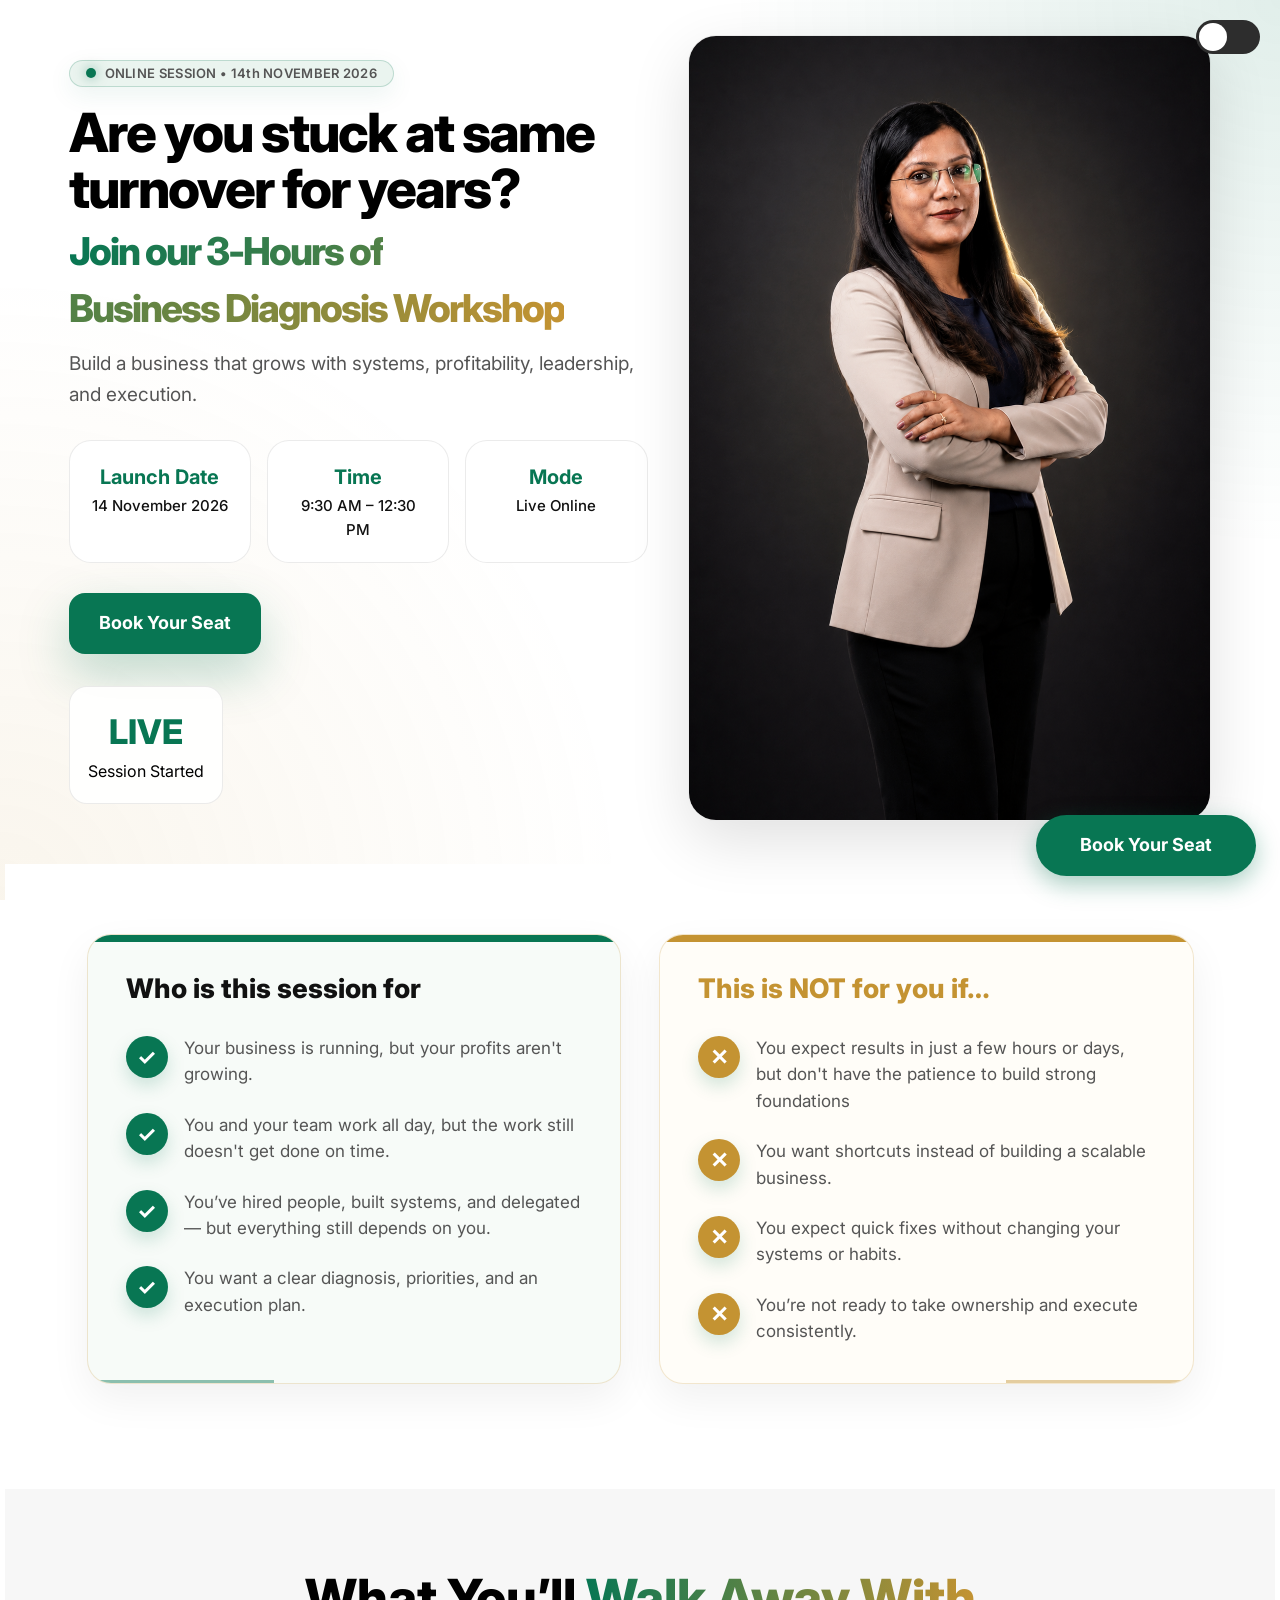
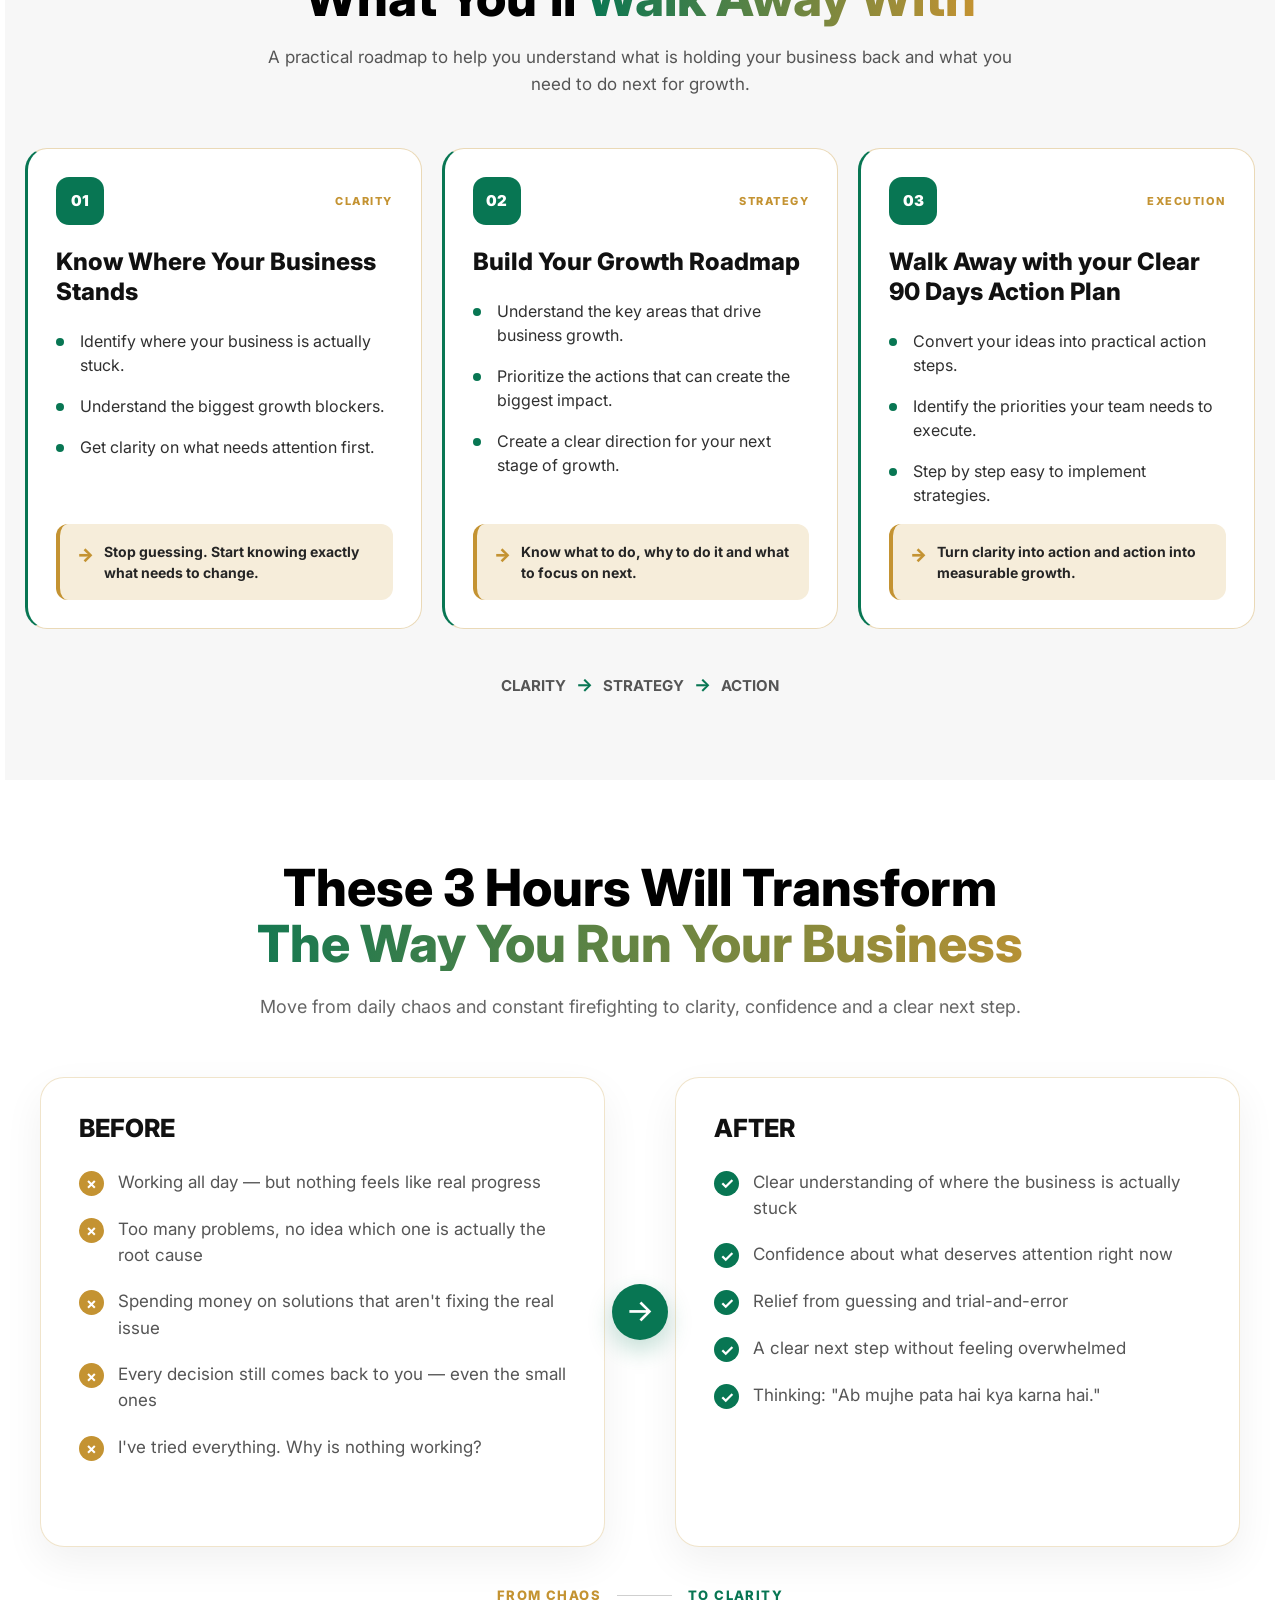
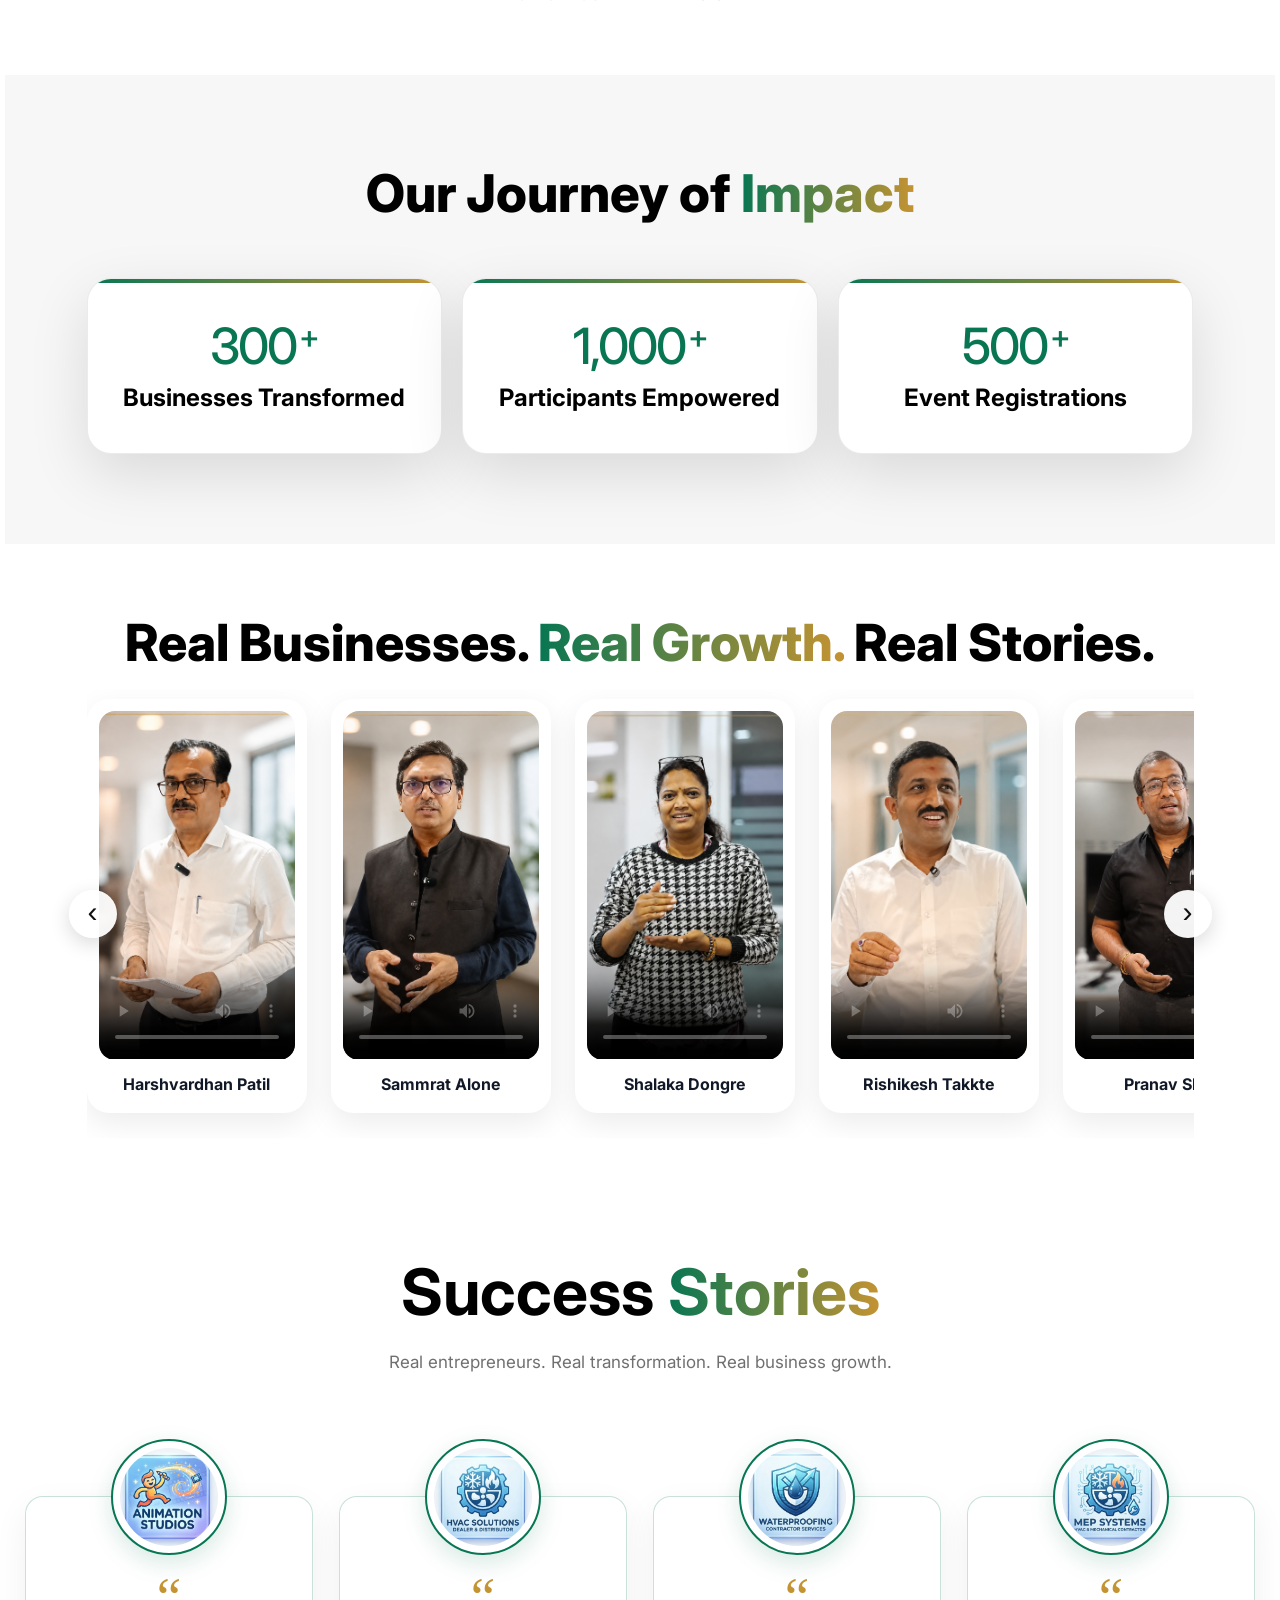
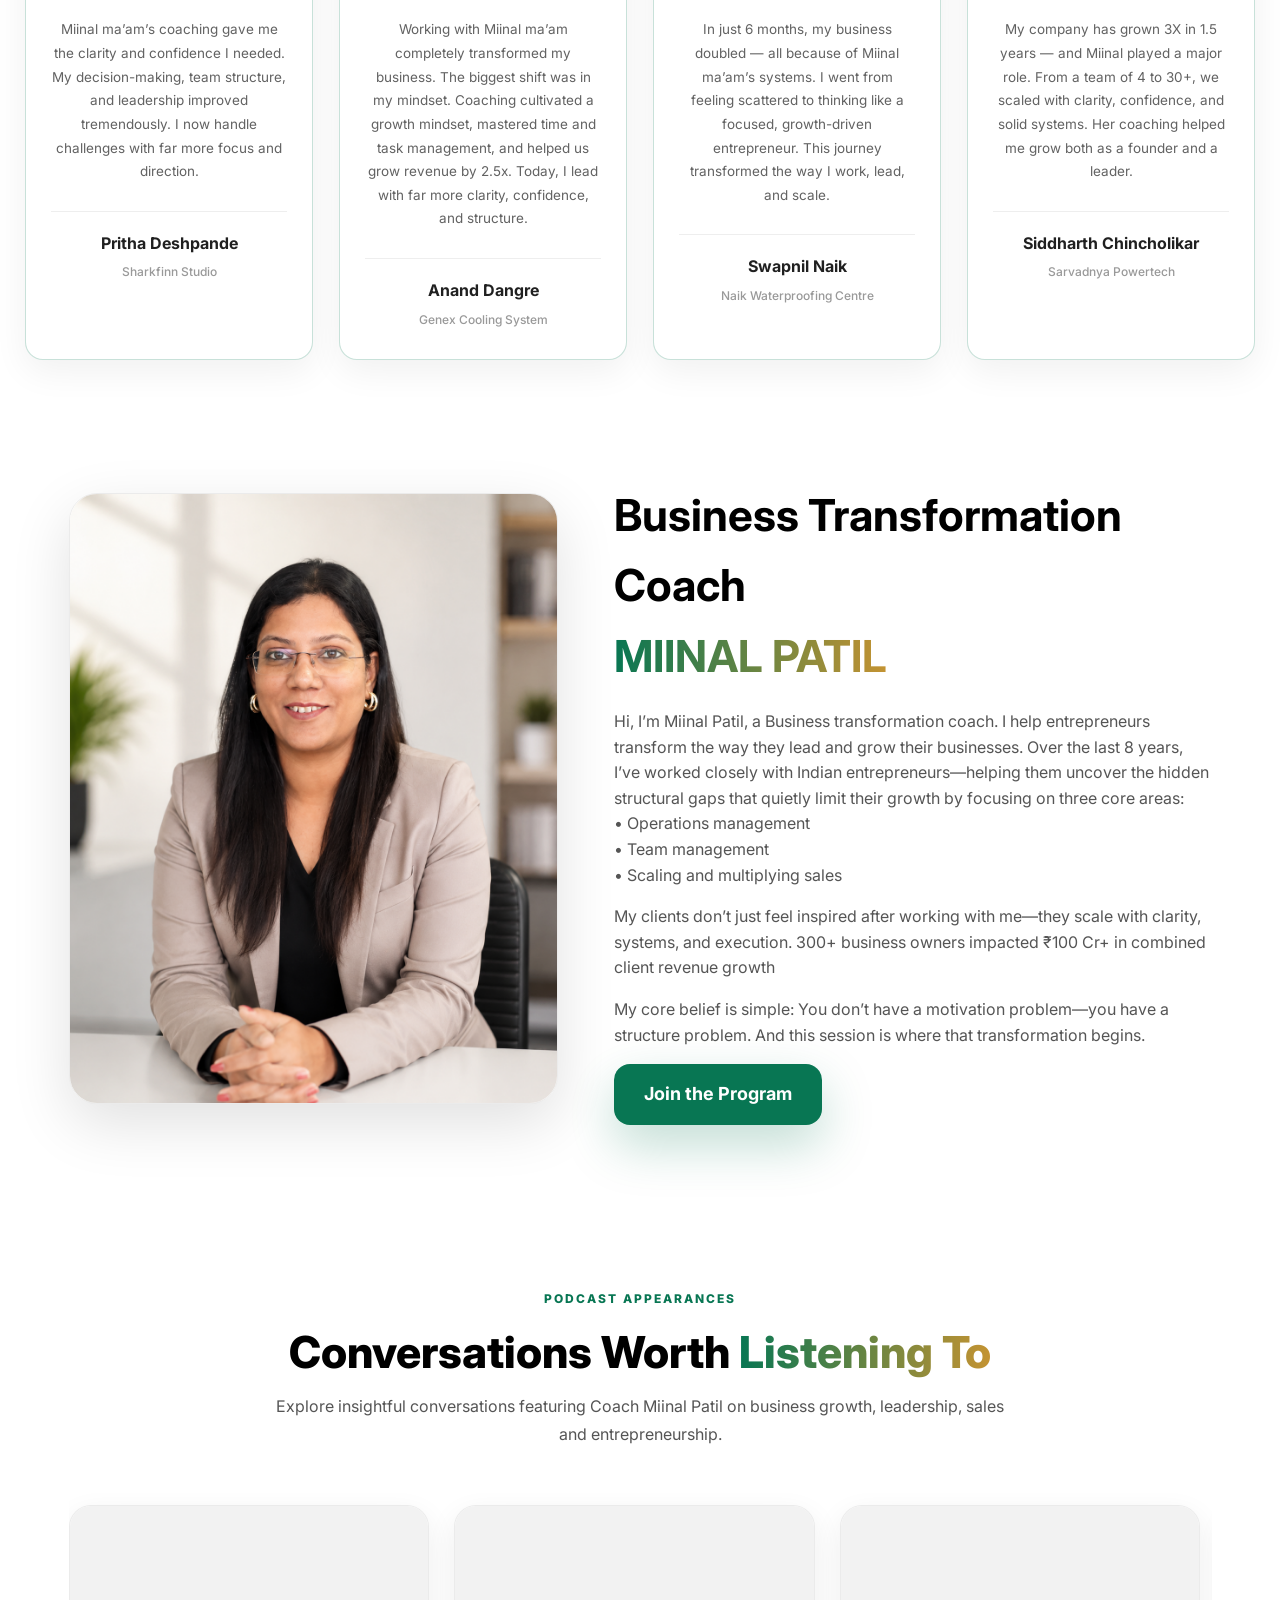
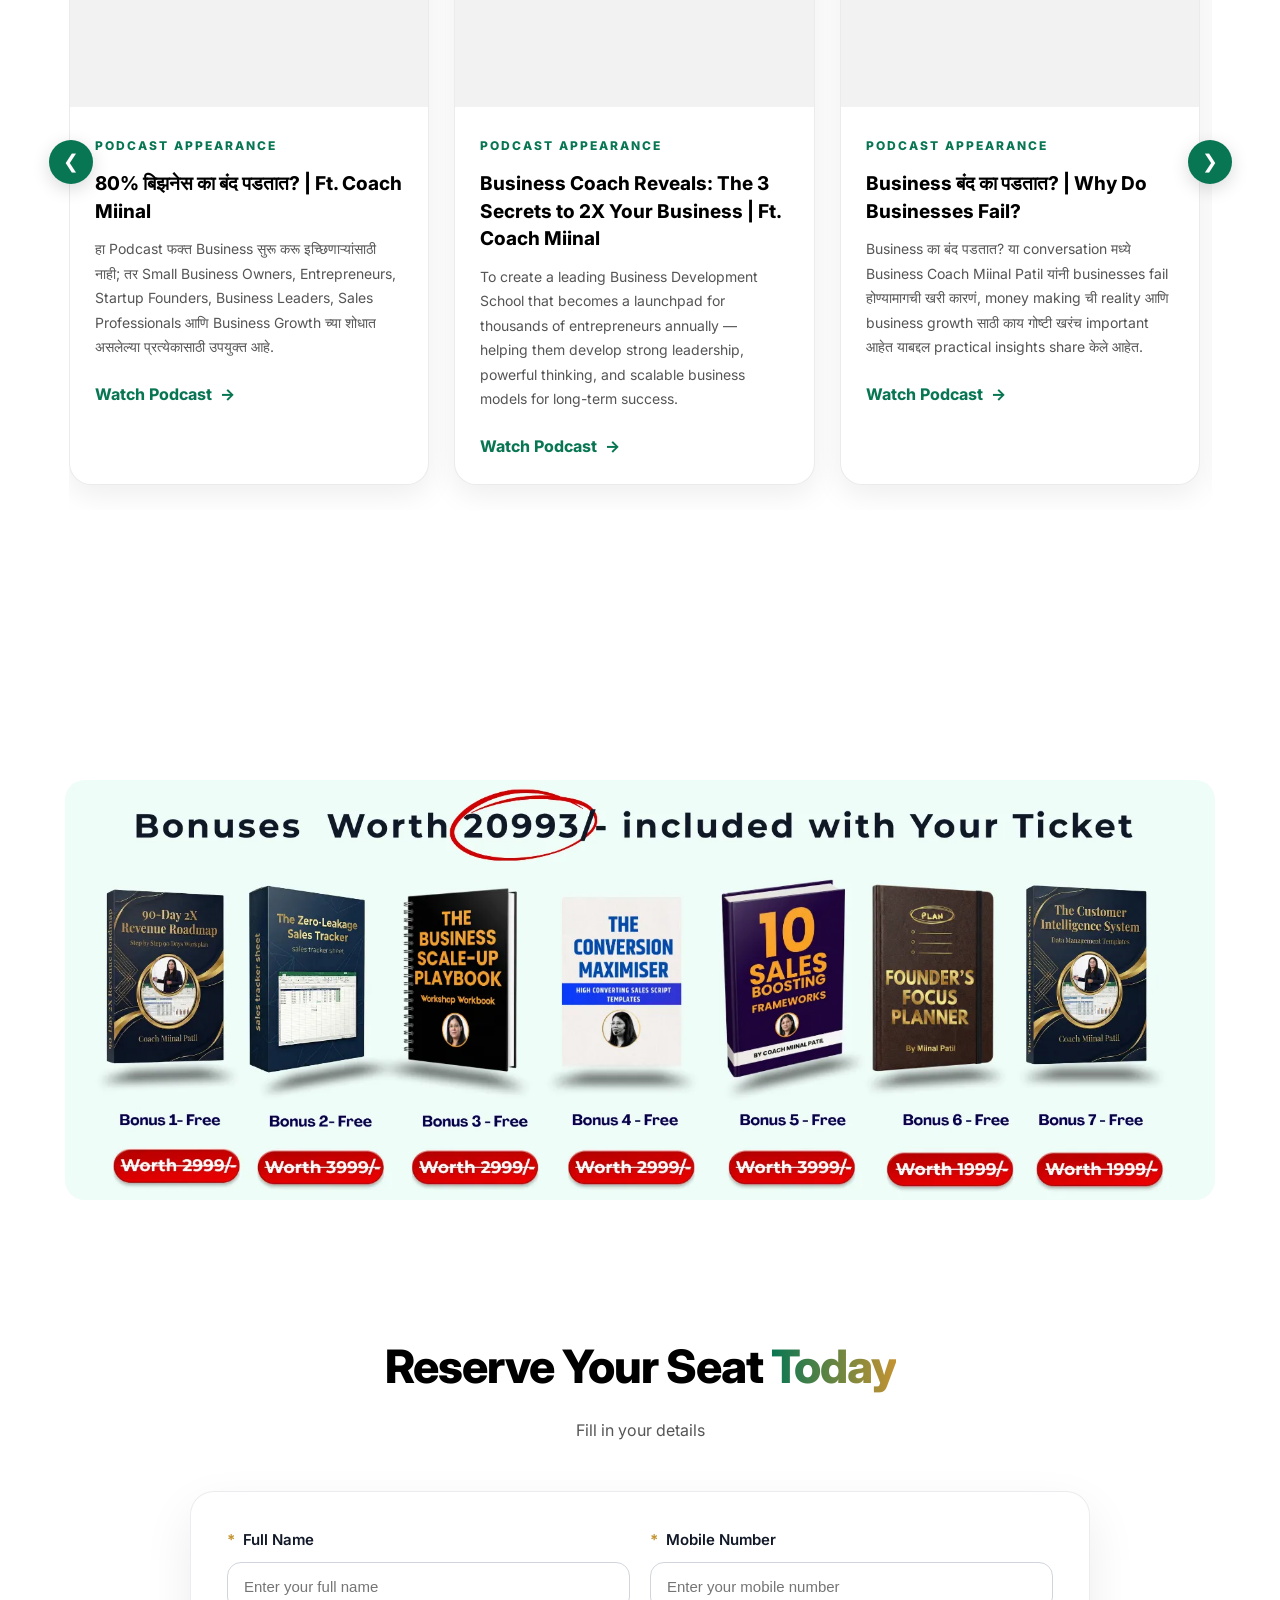
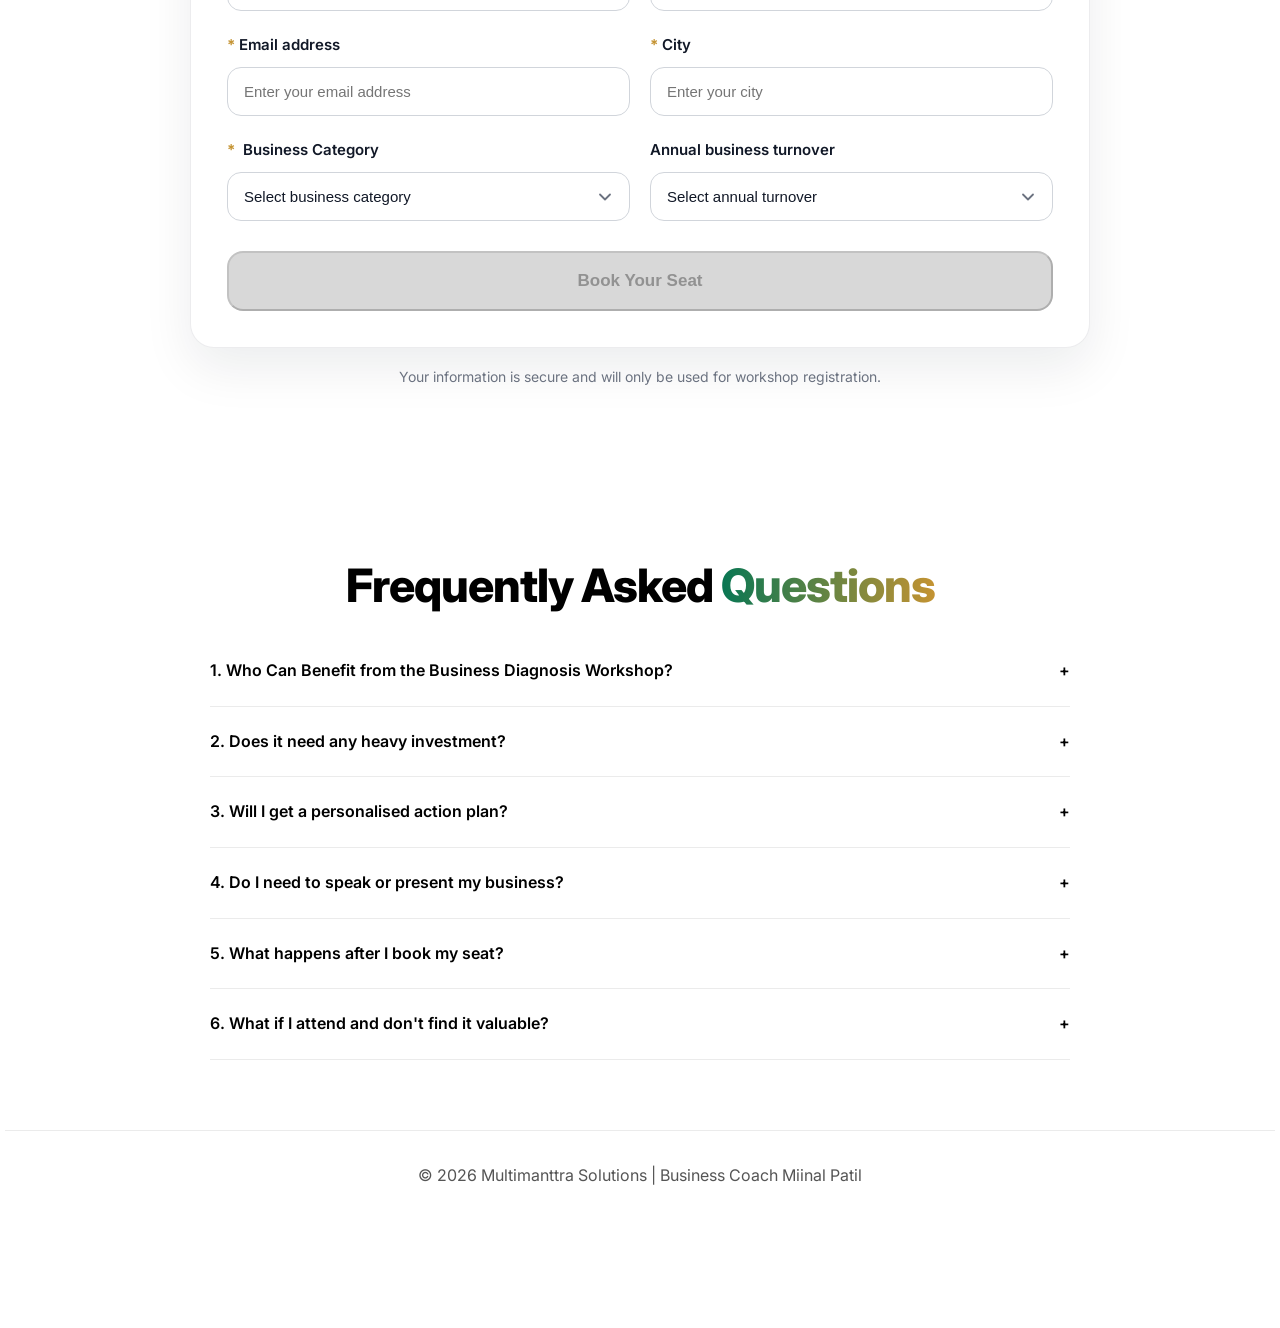
==== commit 0fc9d82d: "Update business-diagnosis.html" ====
--- a/business-diagnosis.html
+++ b/business-diagnosis.html
@@ -90,7 +90,7 @@
 
       <div class="hero-content">
 
-        <div class="badge-button">ONLINE SESSION • 7th NOVEMBER 2026</div>
+        <div class="badge-button">ONLINE SESSION • 14th NOVEMBER 2026</div>
 
         <h1>
           Are you stuck at same turnover for years?<br>
@@ -106,12 +106,12 @@
 
           <div class="info-card">
             <h3>Launch Date</h3>
-            <p>7 November 2026</p>
+            <p>14 November 2026</p>
           </div>
 
           <div class="info-card">
             <h3>Time</h3>
-            <p>10 AM – 1 PM</p>
+            <p>9:30 AM – 12:30 PM</p>
           </div>
 
           <div class="info-card">
